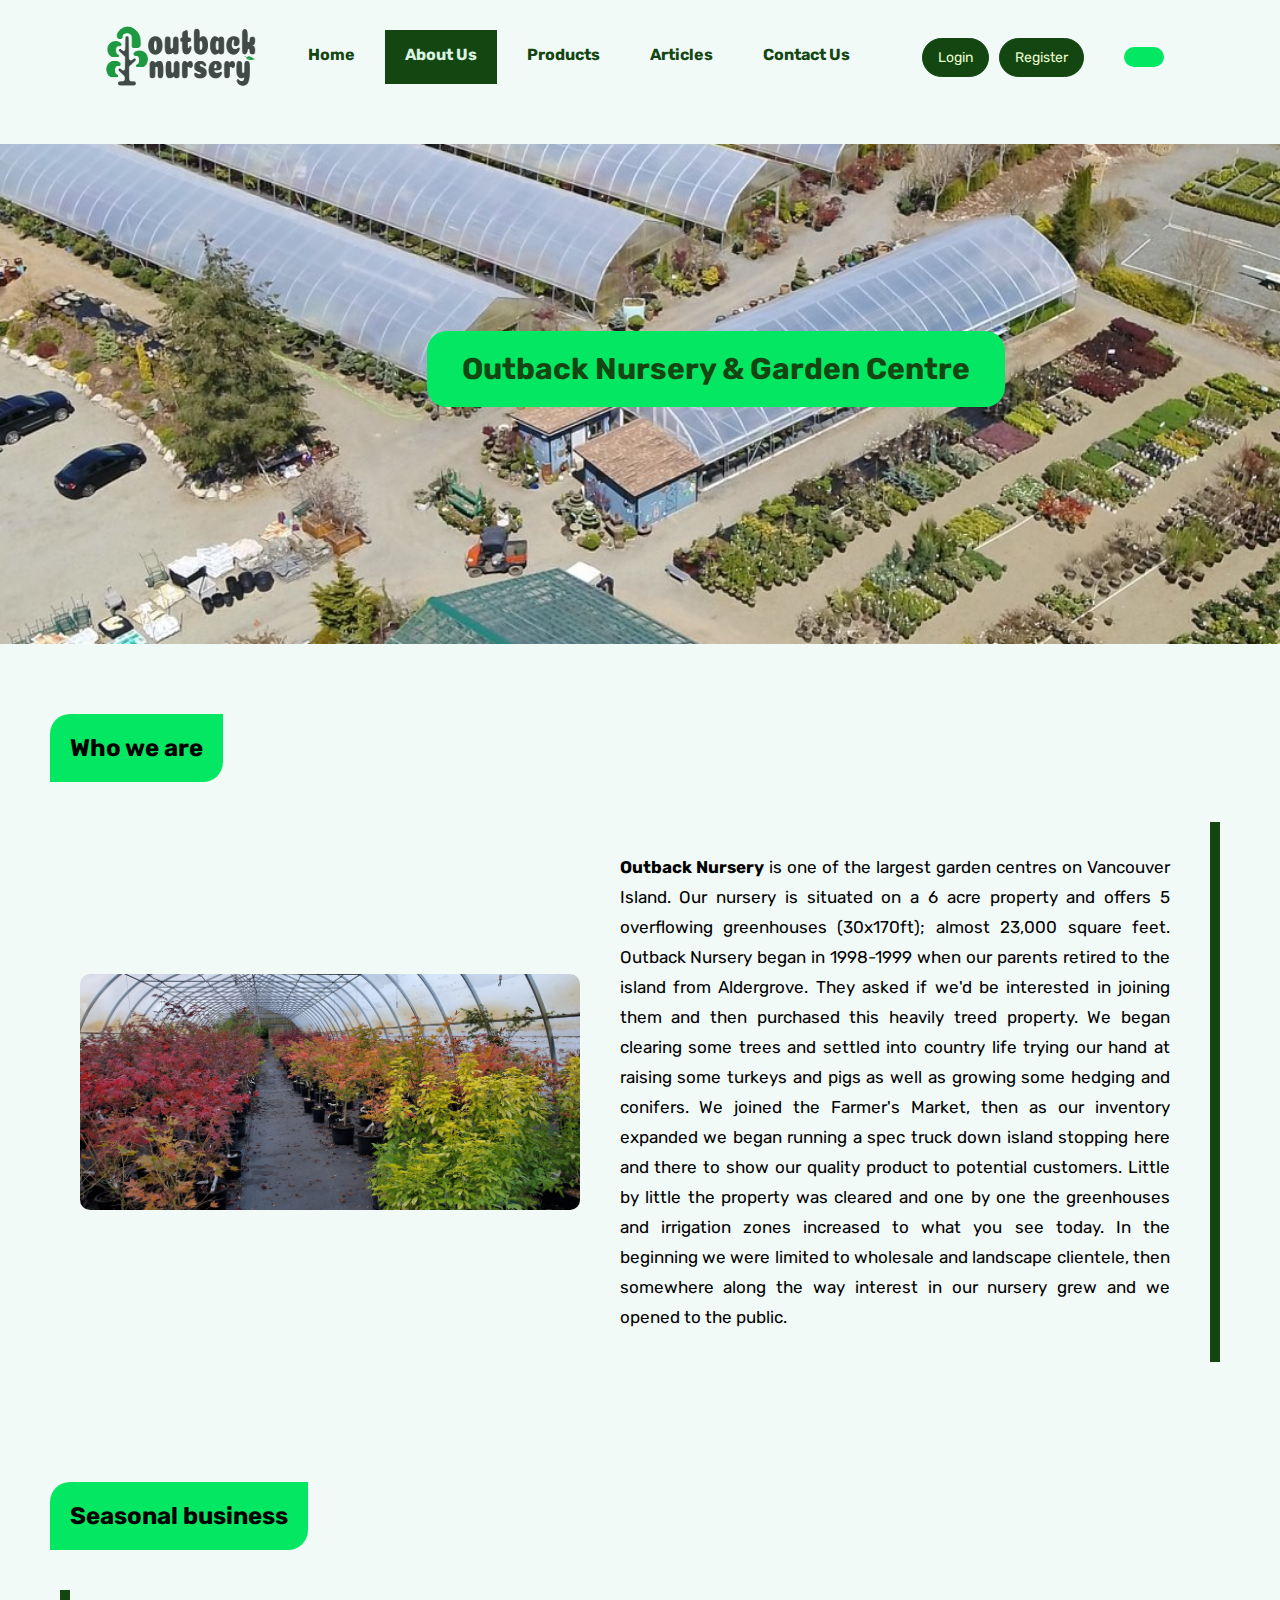
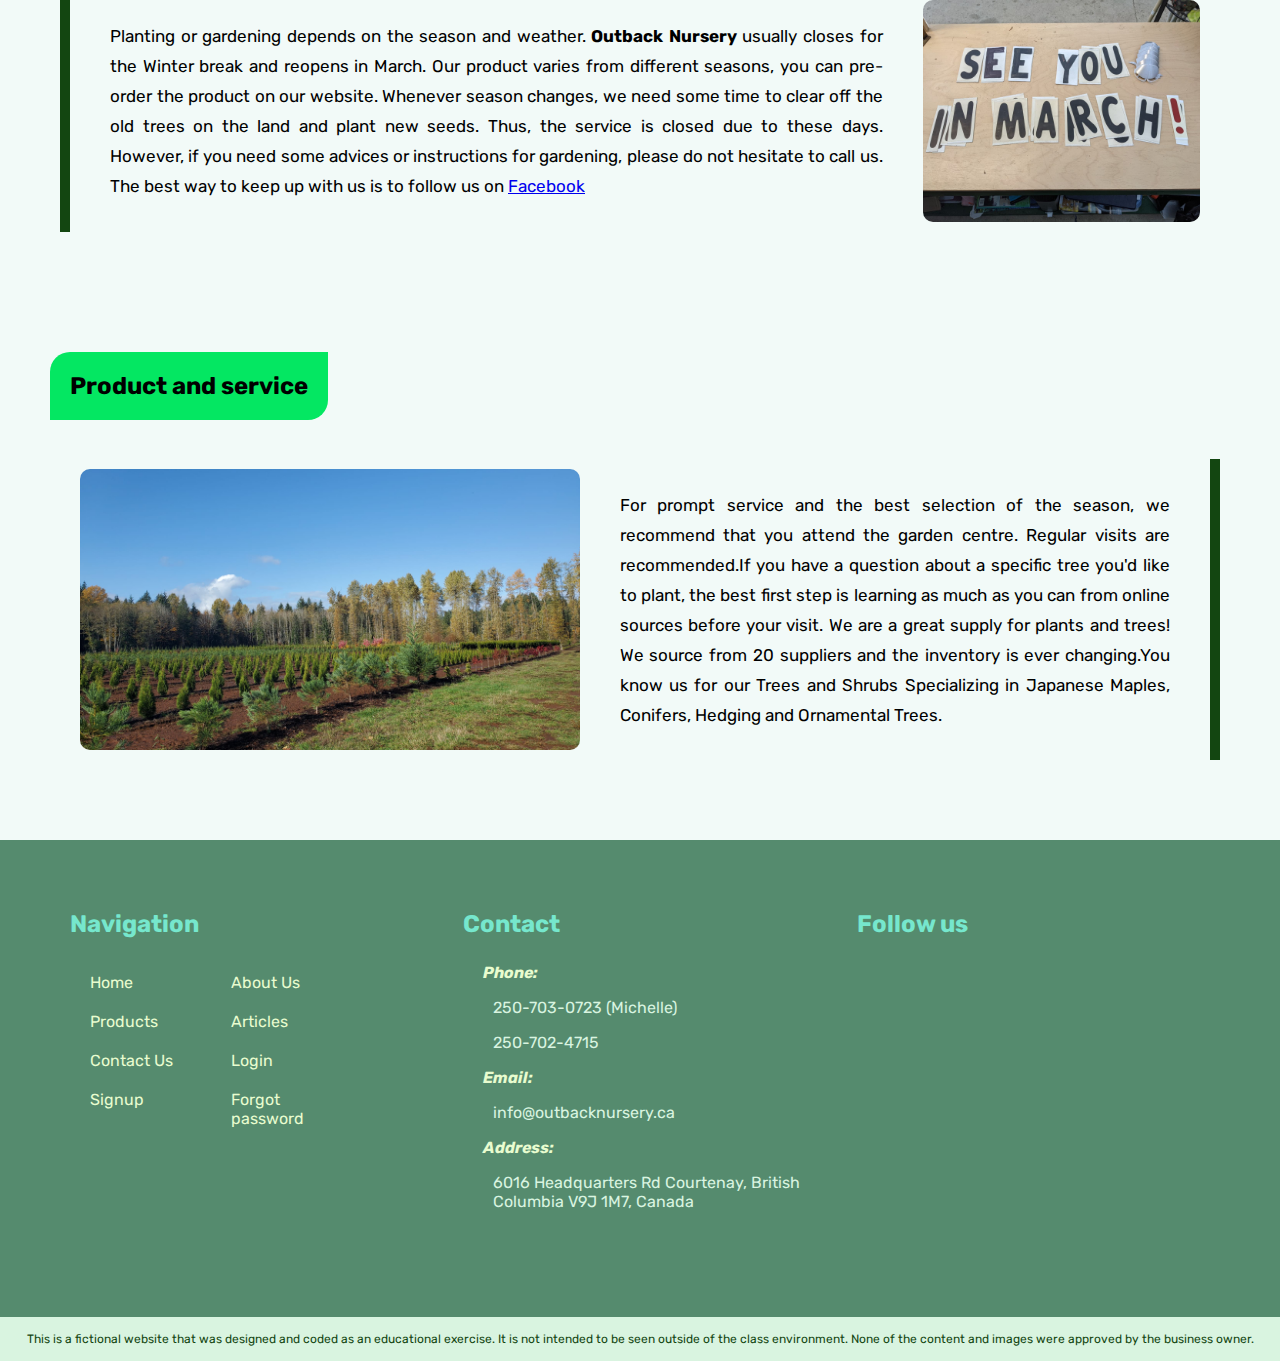
==== about-us.html @ 15423601 "Add page About Us" ====
<!DOCTYPE html>
<html lang="en">
  <head>
    <!-- DGL103/DLU1l - Duc Phat Tran - Website project -->
    <meta charset="UTF-8" />
    <meta http-equiv="X-UA-Compatible" content="IE=edge" />
    <meta name="viewport" content="width=device-width, initial-scale=1.0" />
    <title>About Us</title>
    <link rel="preconnect" href="https://fonts.googleapis.com" />
    <link rel="preconnect" href="https://fonts.gstatic.com" crossorigin />
    <link
      href="https://fonts.googleapis.com/css2?family=Jura&family=Rubik:ital,wght@0,300;0,400;0,500;0,700;1,700&display=swap"
      rel="stylesheet"
    />
    <link
      rel="stylesheet"
      href="https://cdnjs.cloudflare.com/ajax/libs/font-awesome/6.0.0-beta3/css/all.min.css"
      integrity="sha512-Fo3rlrZj/k7ujTnHg4CGR2D7kSs0v4LLanw2qksYuRlEzO+tcaEPQogQ0KaoGN26/zrn20ImR1DfuLWnOo7aBA=="
      crossorigin="anonymous"
      referrerpolicy="no-referrer"
    />
    <link rel="stylesheet" href="css/global.css" />
    <link rel="stylesheet" href="css/index.css" />
    <link rel="stylesheet" href="css/about-us.css" />
  </head>
  <body>
    <header>
      <div class="logo">
        <a href="index.html">
          <img src="images/logo.png" alt="Outback Nursery's logo" />
        </a>
      </div>

      <nav>
        <ul>
          <li class="menu-item">
            <a class="menu-link" href="index.html">Home</a>
          </li>
          <li class="menu-item">
            <a class="menu-link active" href="about-us.html">About Us</a>
          </li>
          <li class="menu-item">
            <a class="menu-link" href="#">Products</a>
          </li>
          <li class="menu-item">
            <a class="menu-link" href="#">Articles</a>
          </li>
          <li class="menu-item">
            <a class="menu-link" href="#">Contact Us</a>
          </li>
        </ul>
      </nav>

      <div class="header-auth">
        <ul>
          <li>
            <a href="#">Login</a>
          </li>
          <li>
            <a href="#">Register</a>
          </li>
        </ul>
      </div>

      <div class="cart-container">
        <a id="cart" href="#"><i class="fas fa-shopping-cart"></i></a>
      </div>
    </header>

    <main>
      <article>
        <div class="business-property">
          <img src="images/business-property.jpg" alt="Outback Nursery's property" />
          <h1>Outback Nursery & Garden Centre</h1>
        </div>

        <div class="introduction">
          <h2>Who we are</h2>
          <div class="introduction-content">
            <img src="images/introduction.jpg" alt="Introduction's garden" />
            <p>
              <b>Outback Nursery</b> is one of the largest garden centres on Vancouver Island. Our
              nursery is situated on a 6 acre property and offers 5 overflowing greenhouses
              (30x170ft); almost 23,000 square feet. Outback Nursery began in 1998-1999 when our
              parents retired to the island from Aldergrove. They asked if we'd be interested in
              joining them and then purchased this heavily treed property. We began clearing some
              trees and settled into country life trying our hand at raising some turkeys and pigs
              as well as growing some hedging and conifers. We joined the Farmer's Market, then as
              our inventory expanded we began running a spec truck down island stopping here and
              there to show our quality product to potential customers. Little by little the
              property was cleared and one by one the greenhouses and irrigation zones increased to
              what you see today. In the beginning we were limited to wholesale and landscape
              clientele, then somewhere along the way interest in our nursery grew and we opened to
              the public.
            </p>
          </div>
        </div>

        <div class="seasonal">
          <h2>Seasonal business</h2>
          <div class="seasonal-content">
            <p>
              Planting or gardening depends on the season and weather.
              <b>Outback Nursery</b> usually closes for the Winter break and reopens in March. Our
              product varies from different seasons, you can pre-order the product on our website.
              Whenever season changes, we need some time to clear off the old trees on the land and
              plant new seeds. Thus, the service is closed due to these days. However, if you need
              some advices or instructions for gardening, please do not hesitate to call us. The
              best way to keep up with us is to follow us on
              <a
                href="https://www.facebook.com/Outback-Nursery-Garden-Centre-819687898044596"
                target="_blank"
                >Facebook</a
              >
            </p>
            <img src="images/seasonal-business.jpg" alt="Seasonal business's sign" />
          </div>
        </div>

        <div class="product-serivce">
          <h2>Product and service</h2>
          <div class="product-serivce-content">
            <img src="images/product-and-service.jpg" alt="Product and service" />
            <p>
              For prompt service and the best selection of the season, we recommend that you attend
              the garden centre. Regular visits are recommended.If you have a question about a
              specific tree you'd like to plant, the best first step is learning as much as you can
              from online sources before your visit. We are a great supply for plants and trees! We
              source from 20 suppliers and the inventory is ever changing.You know us for our Trees
              and Shrubs Specializing in Japanese Maples, Conifers, Hedging and Ornamental Trees.
            </p>
          </div>
        </div>
      </article>
    </main>

    <footer>
      <div class="footer-content">
        <div class="navigation">
          <h2>Navigation</h2>
          <ul>
            <li>
              <a href="index.html">Home</a>
            </li>
            <li>
              <a href="about-us.html">About Us</a>
            </li>
            <li>
              <a href="#">Products</a>
            </li>
            <li>
              <a href="#">Articles</a>
            </li>
            <li>
              <a href="#">Contact Us</a>
            </li>
            <li>
              <a href="#">Login</a>
            </li>
            <li>
              <a href="#">Signup</a>
            </li>
            <li>
              <a href="#">Forgot password</a>
            </li>
          </ul>
        </div>
        <div class="contact">
          <h2>Contact</h2>
          <ul>
            <li>
              <p><i class="fas fa-phone-volume"></i>Phone:</p>
              <p>250-703-0723 (Michelle)</p>
              <p>250-702-4715</p>
            </li>
            <li>
              <p><i class="fas fa-envelope"></i>Email:</p>
              <p>info@outbacknursery.ca</p>
            </li>
            <li>
              <p><i class="fas fa-map-marked-alt"></i>Address:</p>
              <p>6016 Headquarters Rd Courtenay, British Columbia V9J 1M7, Canada</p>
            </li>
          </ul>
        </div>
        <div class="facebook-page">
          <h2>Follow us</h2>
          <iframe
            src="https://www.facebook.com/plugins/page.php?href=https%3A%2F%2Fwww.facebook.com%2FOutback-Nursery-Garden-Centre-819687898044596&tabs=timeline&width=340&height=500&small_header=false&adapt_container_width=true&hide_cover=false&show_facepile=true&appId=596442508391523"
            width="340"
            height="300"
            style="border: none; overflow: hidden"
            scrolling="no"
            frameborder="0"
            allowfullscreen="true"
            allow="autoplay; clipboard-write; encrypted-media; picture-in-picture; web-share"
          ></iframe>
        </div>
      </div>
      <p class="disclaimer">
        This is a fictional website that was designed and coded as an educational exercise. It is
        not intended to be seen outside of the class environment. None of the content and images
        were approved by the business owner.
      </p>
    </footer>
  </body>
</html>
---- css/global.css ----
/* 
  1. Global styles
  2. Header
  3. Nav
  4. Header-auth
  5. Main
  6. Footer
  7. Responsive
*/

/* 
 === Global Styles ===
*/
:root {
  --background: #F2FAF8;
  --green: #04E762;
  --dark-green: #134611;
  --light-green: #96E072;
  --extra-light-green: #d9f4e0;
  --viridian-green: #558B6E;
  --nyanza: #E8FCCF;
  --raspberry: #BA3B46;
  --violet: #573280;
}

* {
  box-sizing: border-box;
  font-family: 'Rubik', sans-serif;
}

body {
  margin: 0;
  display: flex;
  flex-direction: column;
  justify-content: center;
  background-color: var(--background);
}

ul {
  list-style: none;
  margin: 0;
  padding: 0;
}

/* 
  === HEADER ===
*/
header {
  display: flex;
  flex-direction: row;
  justify-content: space-between;
  padding: 10px;
}

.logo a img{
  width: 150px;
  height: 90px;
}

/* 
  === NAV === 
*/
nav {
  display: flex;
  flex-direction: column;
  justify-content: center;
}

nav ul {
  display: flex;
  flex-direction: row;
  justify-content: center;
}

.menu-item {
  margin-right: 10px;
}

.menu-link {
  text-decoration: none;
  display: inline-block;
  padding: 15px 20px;
  color: var(--dark-green);
  font-weight: bold;
  border-bottom: 5px solid var(--background);
}

.menu-link.active {
  background-color: var(--dark-green);
  color: var(--extra-light-green);
  border-bottom: 5px solid var(--dark-green);
}

.menu-link:hover {
  border-bottom: 5px solid var(--green);
}

/* 
 === HEADER AUTH ===
 */
.header-auth ul {
  height: 100%;
  display: flex;
  flex-direction: row;
  justify-content: center;
  align-items: center;
}

.header-auth ul li{
  margin-left: 10px;
}

.header-auth ul li a { 
  text-decoration: none;
  display: inline-block;
  background-color: var(--dark-green);
  padding: 10px 15px;
  border-radius: 20px;
  font-size: 14px;
  color: var(--nyanza);
  border: 1px solid var(--dark-green);
} 

.header-auth ul li a:hover { 
  background-color: var(--nyanza);
  color: var(--dark-green);
  border: 1px solid var(--dark-green);
  transition: 0.3s ease-in-out;
}

.cart-container {
  margin: 0 10px 0 40px;
  display: flex;
  flex-direction: column;
  align-items: flex-end;
  justify-content: center;
}

#cart {
  color: var(--dark-green);
  background-color: var(--green);
  padding: 10px 20px;
  border-radius: 10px;
  font-size: 20px;
}

#cart:hover {
  background-color: var(--viridian-green);
  color: var(--extra-light-green);
}

/* 
  === MAIN ===
*/
main {
  display: flex;
  flex-direction: column;
}

/* 
  === FOOTER ===
*/
footer {
  background-color: #558B6E;
}

.footer-content {
  margin: 20px;
  padding: 10px 30px;
  display: flex;
  flex-direction: row;
  justify-content: space-around;
}

.navigation,
.contact ,
.facebook-page {
  width: 33.33%;
  padding: 20px;
}

.navigation h2,
.contact h2,
.facebook-page h2{
  color: #76E7CD;
  padding-bottom: 5px;
}

.navigation ul{
  display: flex;
  flex-direction: row;
  flex-wrap: wrap;
}

.navigation ul li{
  width: 40%;
}

.navigation ul li a{
  display: inline-block;
  padding: 10px 20px;
  text-decoration: none;
  color: var(--nyanza);
}

.contact ul li {
  margin: 15px;
}

.contact ul li p{
  color: var(--extra-light-green);
  /* display: inline-block; */
}

.contact ul li p:first-child{
  color: var(--nyanza);
  margin: 0 20px 0 0;
  font-weight: bold;
  font-style: italic;
}

.contact ul li p:not(p:first-child) {
  padding-left: 15px;
}

.contact ul li p i {
  margin-right: 5px;
}

.disclaimer{
  margin: 0;
  padding: 15px;
  text-align: center;
  font-size: 12px;
  color: var(--extra-light-green);
  color: var(--dark-green);
  background-color: var(--extra-light-green);
}

/* 
  === RESPONSIVE ===
*/
/* Extra Large devices */
@media only screen and (min-width: 1200px) {
  header, nav, .promotion {
    width: 85%;
    margin: auto;
  }
}
---- css/index.css ----
/* 
  1. Promotion
  2. Category
  3. Product
  4. Testimonial
  5. Article
*/

/* 
  === Promotion
*/
.promotion {
  padding: 15px;
  display: flex;
  flex-direction: row;
  height: 600px;
  background-color: var(--extra-light-green);
  border-radius: 30px;
}

.promotion-image {
  width: 60%;
  padding: 20px;
}

.promotion-image img {
  width: 100%;
  height: 100%;
  border-radius: 10px;
  object-fit: cover;
}

.promotion-content {
  width: 40%;
  display: flex;
  flex-direction: column;
  align-items: flex-end;
  justify-content: center;
  padding-right: 25px;
  gap: 40px;
}

.promotion-content p {
  color: var(--dark-green);
  font-size: 40px;
  line-height: 50px;
  margin: 0;
  text-align: right;
}

.promotion-content p span{
  background-color: var(--raspberry);
  padding: 0 8px;
  margin: 5px;
  color: white;
  border-radius: 4px;
}

#shop-now-btn {
  display: block;
  text-decoration: none;
  padding: 15px 30px;
  background-color: var(--dark-green);
  color: var(--extra-light-green);
  border-radius: 50px;
  font-weight: bold;
}

#shop-now-btn:hover {
  background-color: var(--raspberry);
  color: var(--extra-light-green);
  transition: 0.5s ease-out;
}

#shop-now-btn i {
  margin-right: 5px;
}

/* 
  === CATEGORY ===
*/
.category {
  margin-top: 20px;
  padding: 20px; 
  display: flex;
  flex-direction: column;
  align-items: center;
  background-color: white;
}

.category h1 {
  font-size: 25px;
  margin: 0;
  color: var(--dark-green);
  border-bottom: 5px solid var(--light-green);
  padding-bottom: 10px;
}

.category ul{
  display: flex;
  flex-direction: row;
  padding: 30px;
  margin-top: 30px;
}

.category-item a {
  margin: auto;
  width: 80%;
  display: flex;
  flex-direction: column;
  align-items: center;
  text-decoration: none;
  background-color: var(--extra-light-green);
  border-bottom-left-radius: 20px;
  border-bottom-right-radius: 20px;
}

.category-item a:hover {
  background-color: var(--green);
  transition: 0.5s ease-out;
  box-shadow: 10px 10px 8px #888888;
}

.category-item img {
  width: 100%;
  height: 100%;
  object-fit: cover;
}

.category-item p {
  margin: 10px 0 0 0 ;
  padding: 15px 10px;
  text-align: center;
  font-weight: bold;
  color: var(--dark-green);
}

/* 
  === PRODUCT ===
*/
.product {
  display: flex;
  flex-direction: column;
  align-items: center;
  padding: 40px 55px;
  gap: 35px;
  margin-bottom: 30px;
}

.product h1 {
  font-size: 25px;
  padding-bottom: 10px;
  border-bottom: 5px solid var(--light-green);
  color: var(--dark-green);
}

.product ul {
  width: 100%;
  display: flex;
  flex-direction: row;
  justify-content: center;
  gap: 40px;
}

.product-item {
  flex-grow: 1;
  position: relative;
  background-color: #BDDBD0;
  border-radius: 20px;
  display: flex;
  flex-direction: column;
  padding: 45px 30px 30px 30px;
}

.product-item:hover {
  background-color: var(--extra-light-green);
  box-shadow: 10px 50px 8px #888888;
  transition: 0.3s ease-in;
}

.product-item span.tree,
.product-item span.shrub {
  position: absolute;
  right: -10px;
  top: -15px;
  padding: 10px;
  font-size: 13px;
  border-top-left-radius: 10px;
  border-bottom-right-radius: 10px;
  color: var(--extra-light-green);
}

.product-item span.tree {
  background-color: var(--raspberry);
}

.product-item span.shrub {
  background-color: var(--violet);
}

.product-item a {
  margin: auto;
  display: block;
  text-decoration: none;
}

.product-item a img {
  width: 100%;
  height: 70%;
  object-fit: cover;
}

.product-content {
  height: 30%;
  padding: 10px;
}

.product-content p{
  text-align: center;
  color: var(--dark-green);
  font-weight: bold;
  font-size: 18px;
}

.add-product-btn {
  position: absolute;
  cursor: pointer;
  text-align: center;
  width: 100%;
  left: 0;
  bottom: -30px;
  padding: 15px;
  background-color: var(--viridian-green);
  color: var(--extra-light-green)
}

.add-product-btn i {
  margin-right: 5px;
}

.product-item:hover .add-product-btn:hover {
  background-color: var(--raspberry);
}

/* 
  === TESTIMONIALS ===
*/
.testimonial {
  background-color: var(--dark-green);
  background-color: var(--viridian-green);
  margin-top: 20px;
  padding: 20px 30px;
  display: flex;
  flex-direction: column;
  align-items: center;
}

.testimonial h1 {
  font-size: 18px;
  margin: 10px 0;
  padding: 15px 0;
  color: var(--extra-light-green);
  border-bottom: 5px solid var(--green);
}

.testimonial > p {
  font-size: 30px;
  margin: 10px;
  color: var(--nyanza);
  padding-bottom: 15px;
}

.testimonial-content {
  display: flex;
  flex-direction: row;
  gap: 50px;
  padding: 30px;
}

.testimonial-item {
  border-radius: 20px;
  background-color: var(--extra-light-green);
  padding: 20px 40px;
  display: flex;
  flex-direction: column;
  align-items: center;
}

.testimonial-author {
  display: flex;
  flex-direction: row;
}

.testimonial-avatar {
  width: 100px;
  height: 100px;
  border-radius: 50px;
  object-fit: cover;
}

.testimonial-info {
  margin: 25px 0 0 35px;
}

.testimonial-name,
.testimonial-job {
  display: block;
}

.testimonial-name {
  font-size: 20px;
  font-weight: bold;
  font-style: italic;  
}

.testimonial-job {
  margin-top: 8px;
}

.testimonial-item p {
  font-size: 16px;
  font-family: 'Jura', sans-serif;
  line-height: 28px;
  word-wrap: break-word;
  text-align: justify;
}

/* 
  === ARTICLE ===
*/
.article {
  background-color: white;
  padding: 30px 20px;
  display: flex;
  flex-direction: column;
  align-items: center;
}

.article h1 {
  font-size: 25px;
  padding-bottom: 10px;
  border-bottom: 5px solid var(--green);
  color: var(--dark-green);
}

.article-list {
  margin: 30px;
}

.article-list ul {
  display: flex;
  flex-direction: row;
  justify-content: center;
  gap: 20px;
  padding: 20px;
}

.article-item a {
  margin: auto;
  width: 90%;
  height: 475px;
  display: block;
  text-decoration: none;
  box-shadow: -10px 10px 8px #888888;
  background-color: var(--extra-light-green);
}

.article-item a:hover {
  box-shadow: -10px 10px 8px var(--viridian-green);
}

.article-item a img {
  width: 100%;
  height: 60%;
  object-fit: cover;
}

.article-item a,
.article-item a img {
  border-top-left-radius: 20px;
  border-top-right-radius: 20px;
}

.article-item h2 {
  padding: 15px;
  margin: 10px 0 0 0;
  color: var(--dark-green);
  font-size: 20px;
}

.article-item p {
  padding: 10px 15px;
  margin: 0;
  font-size: 13px;
  text-align: justify;
  color: var(--violet);
}

/* 
  === RESPONSIVE ===
*/
---- css/about-us.css ----
article {
  padding: 10px 0;
}

.introduction,
.seasonal,
.product-serivce {
  margin: 20px;
  padding: 30px;
}

/* 
  === business-property
*/
.business-property {
  width: 100%;
  height: 500px;
  position: relative;
  margin-top: 20px;
}

.business-property img {
  width: 100%;
  height: 100%;
  object-fit: cover;
}

.business-property h1 {
  position: absolute;
  padding: 20px 35px;
  font-size: 30px;
  background-color: var(--green);
  color: var(--dark-green);
  top: 33.33%;
  left: 33.33%;
  border-radius: 20px;
}

/* Introduction */
.introduction h2,
.seasonal h2,
.product-serivce h2 {
  background-color: var(--green);
  display: inline-block;
  padding: 20px ;
  border-top-left-radius: 20px;
  border-bottom-right-radius: 20px;
}

.introduction-content,
.seasonal-content,
.product-serivce-content {
  display: flex;
  flex-direction: row;
  padding: 10px 20px;
  margin: 20px 10px;
  align-items: center;
}

.introduction-content,
.product-serivce-content {
  border-right: 10px solid var(--dark-green);
}

.seasonal-content {
  border-left: 10px solid var(--dark-green);
}

.introduction-content img,
.product-serivce-content img {
  width: 45%;
  object-fit: cover;
  border-radius: 10px;
  margin-right: 20px;
}

.introduction-content p,
.seasonal-content p,
.product-serivce-content p {
  padding: 20px;
  margin: 0;
  font-size: 17px;
  line-height: 30px;
  text-align: justify;
}

.seasonal-content img{
  width: 25%;
  object-fit: cover;
  border-radius: 10px;
  margin-left: 20px;
}
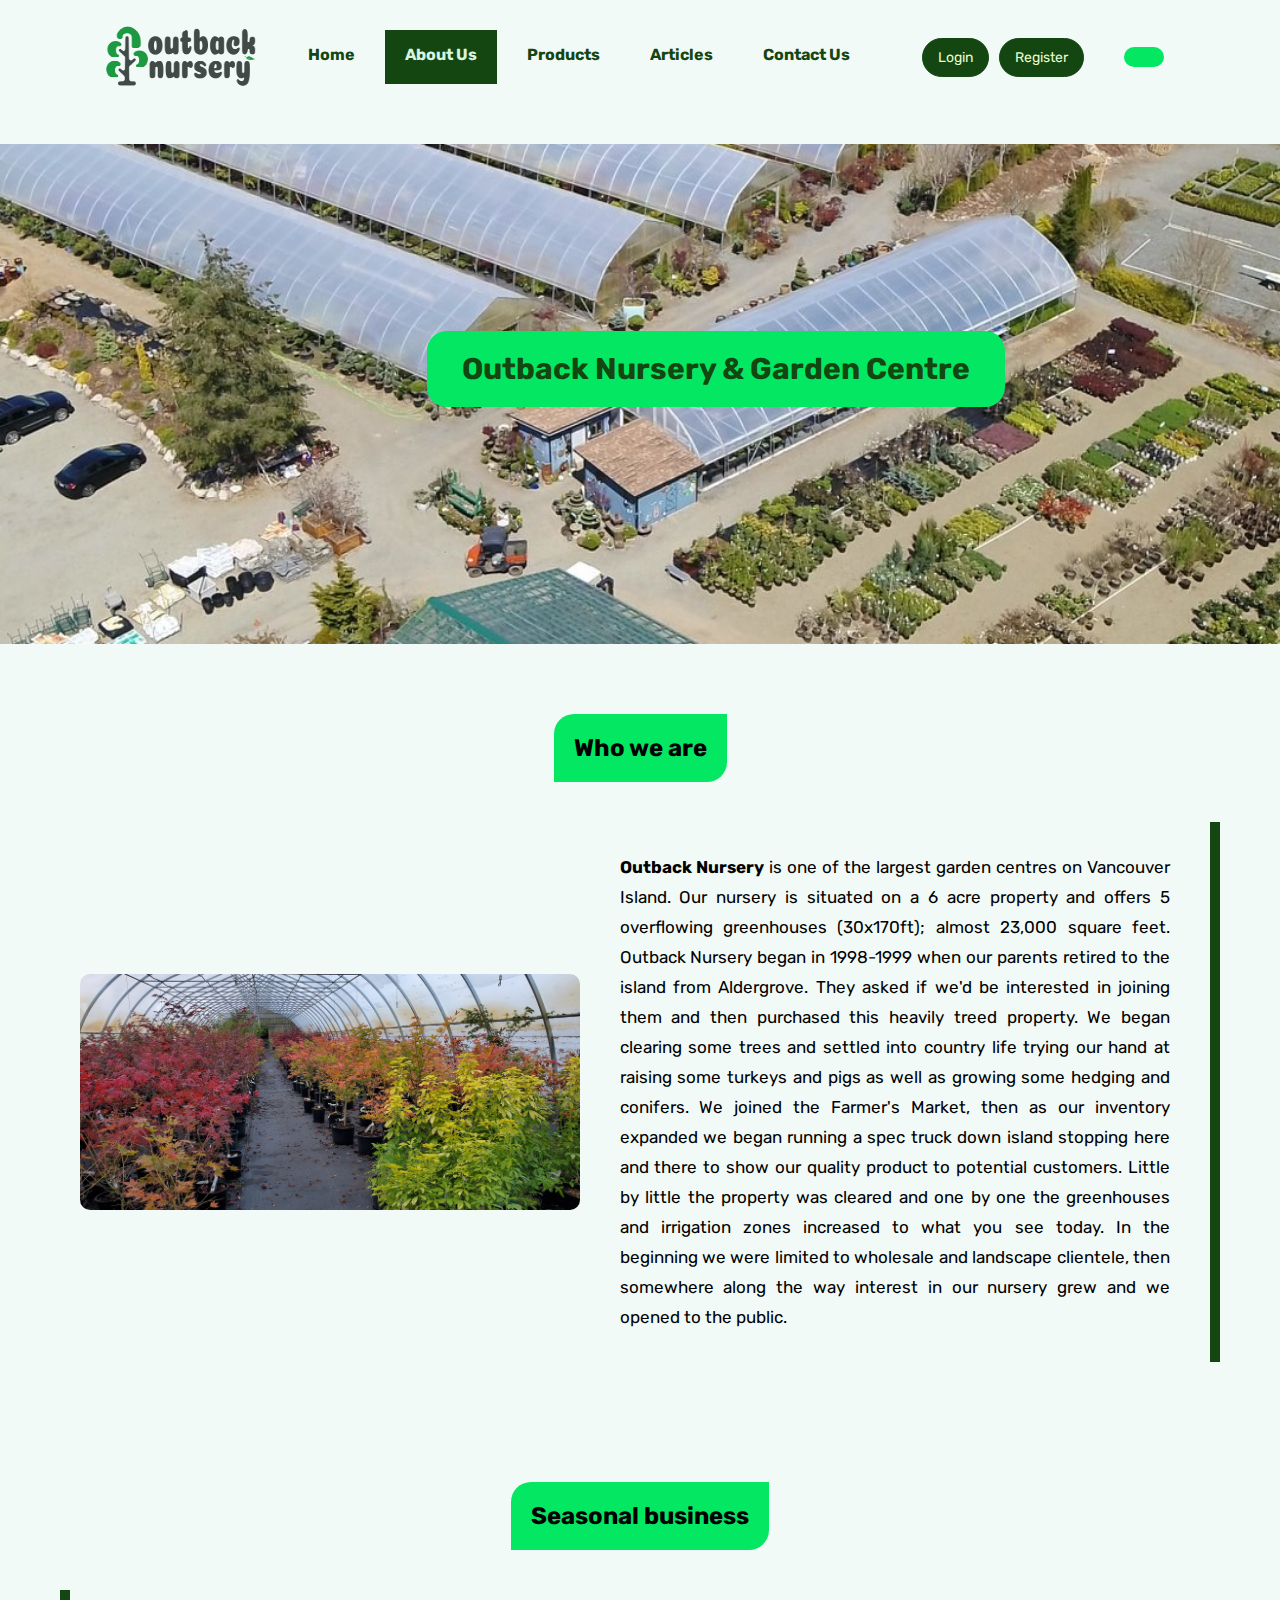
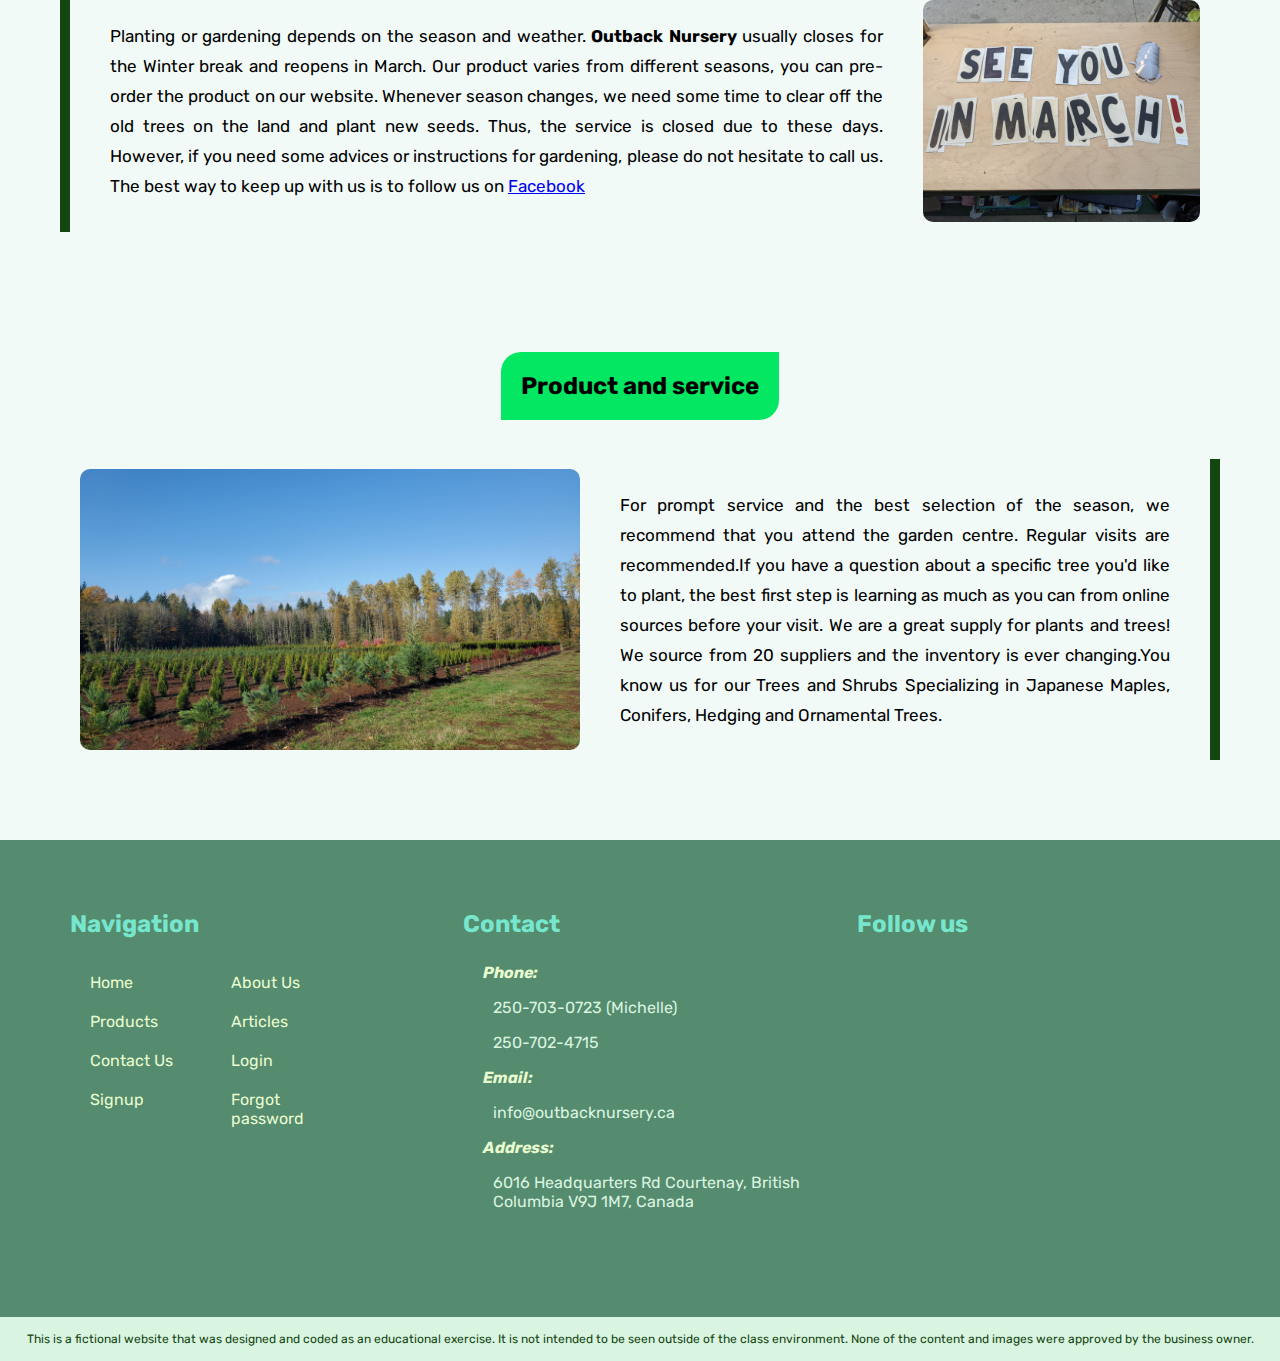
==== commit d71fb22e: "Fix typo and center h2" ====
--- a/about-us.html
+++ b/about-us.html
@@ -20,7 +20,7 @@
       referrerpolicy="no-referrer"
     />
     <link rel="stylesheet" href="css/global.css" />
-    <link rel="stylesheet" href="css/index.css" />
+    <!-- <link rel="stylesheet" href="css/index.css" /> -->
     <link rel="stylesheet" href="css/about-us.css" />
   </head>
   <body>
@@ -43,7 +43,7 @@
             <a class="menu-link" href="#">Products</a>
           </li>
           <li class="menu-item">
-            <a class="menu-link" href="#">Articles</a>
+            <a class="menu-link" href="articles.html">Articles</a>
           </li>
           <li class="menu-item">
             <a class="menu-link" href="#">Contact Us</a>
@@ -117,9 +117,9 @@
           </div>
         </div>
 
-        <div class="product-serivce">
+        <div class="product-service">
           <h2>Product and service</h2>
-          <div class="product-serivce-content">
+          <div class="product-service-content">
             <img src="images/product-and-service.jpg" alt="Product and service" />
             <p>
               For prompt service and the best selection of the season, we recommend that you attend
@@ -149,7 +149,7 @@
               <a href="#">Products</a>
             </li>
             <li>
-              <a href="#">Articles</a>
+              <a href="articles.html">Articles</a>
             </li>
             <li>
               <a href="#">Contact Us</a>
--- a/css/about-us.css
+++ b/css/about-us.css
@@ -4,9 +4,10 @@
 
 .introduction,
 .seasonal,
-.product-serivce {
+.product-service {
   margin: 20px;
   padding: 30px;
+  text-align: center;
 }
 
 /* 
@@ -39,7 +40,7 @@
 /* Introduction */
 .introduction h2,
 .seasonal h2,
-.product-serivce h2 {
+.product-service h2 {
   background-color: var(--green);
   display: inline-block;
   padding: 20px ;
@@ -49,7 +50,7 @@
 
 .introduction-content,
 .seasonal-content,
-.product-serivce-content {
+.product-service-content {
   display: flex;
   flex-direction: row;
   padding: 10px 20px;
@@ -58,7 +59,7 @@
 }
 
 .introduction-content,
-.product-serivce-content {
+.product-service-content {
   border-right: 10px solid var(--dark-green);
 }
 
@@ -67,7 +68,7 @@
 }
 
 .introduction-content img,
-.product-serivce-content img {
+.product-service-content img {
   width: 45%;
   object-fit: cover;
   border-radius: 10px;
@@ -76,7 +77,7 @@
 
 .introduction-content p,
 .seasonal-content p,
-.product-serivce-content p {
+.product-service-content p {
   padding: 20px;
   margin: 0;
   font-size: 17px;
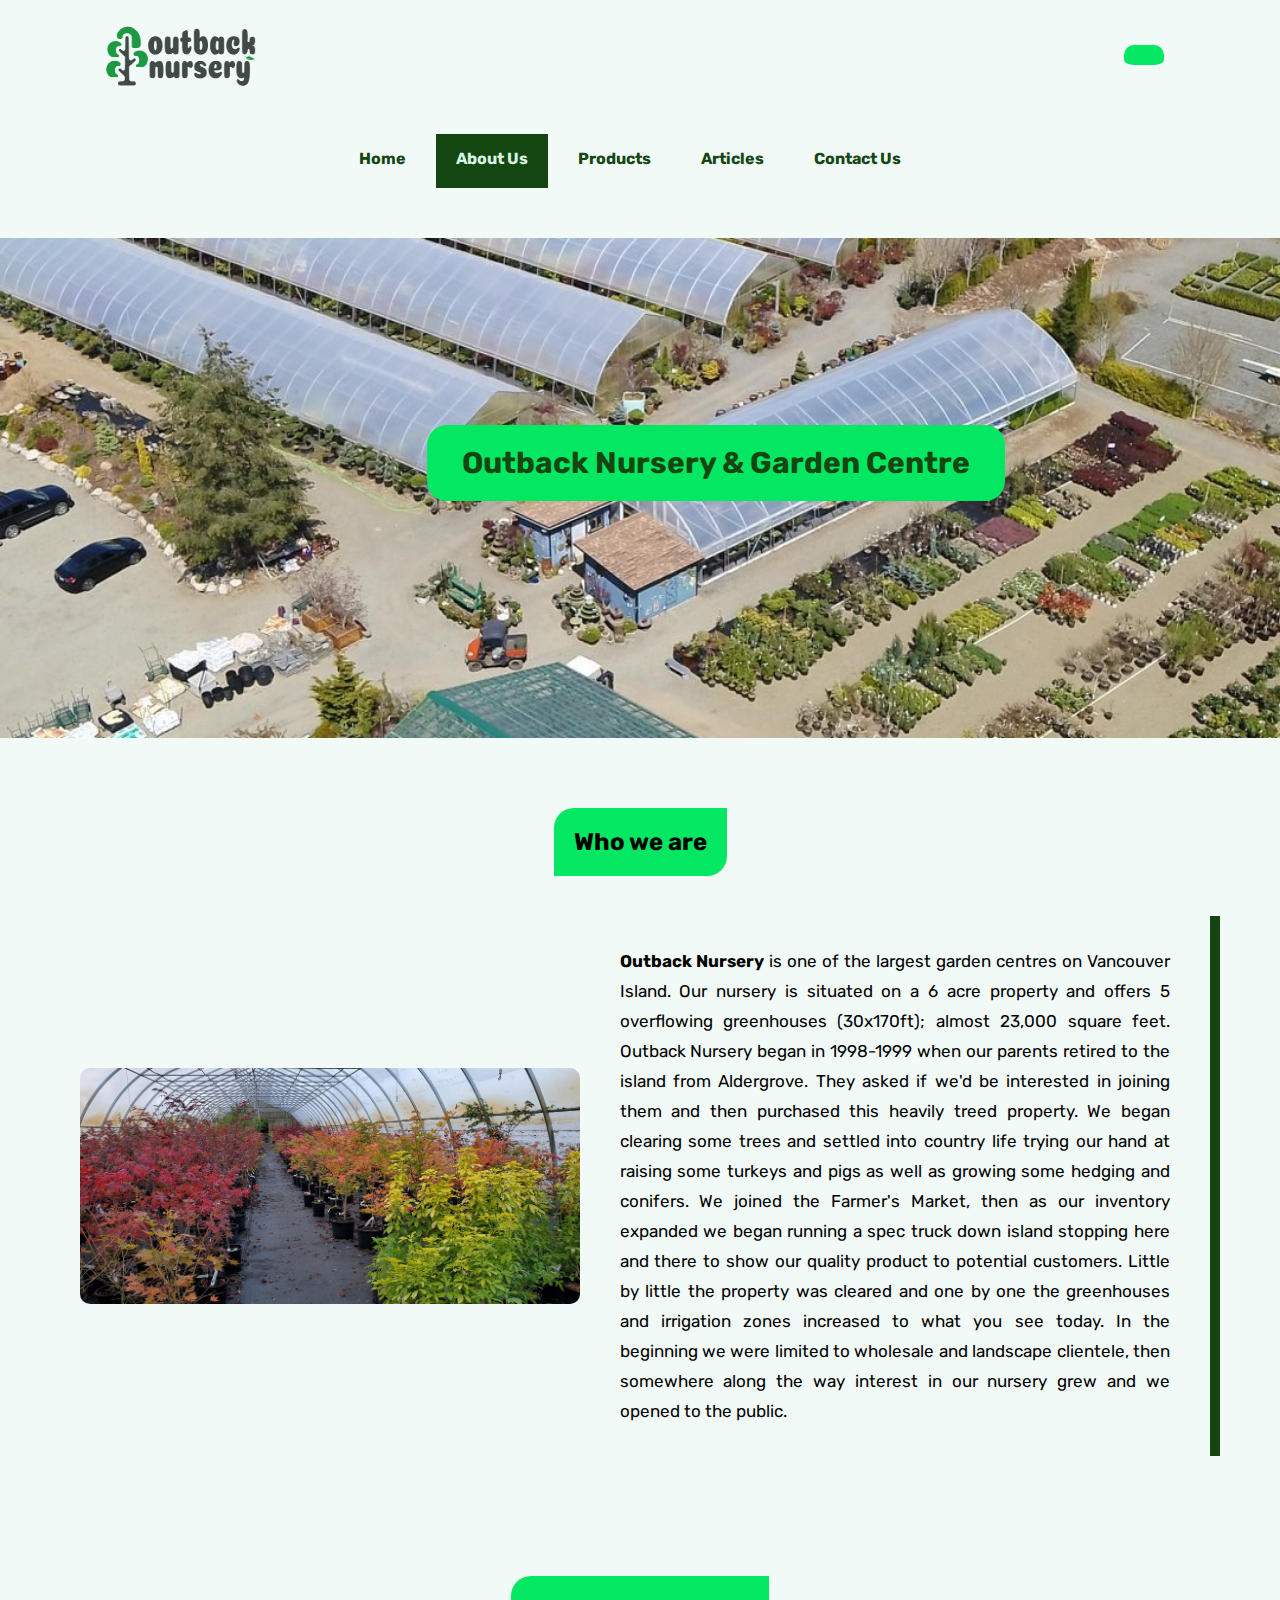
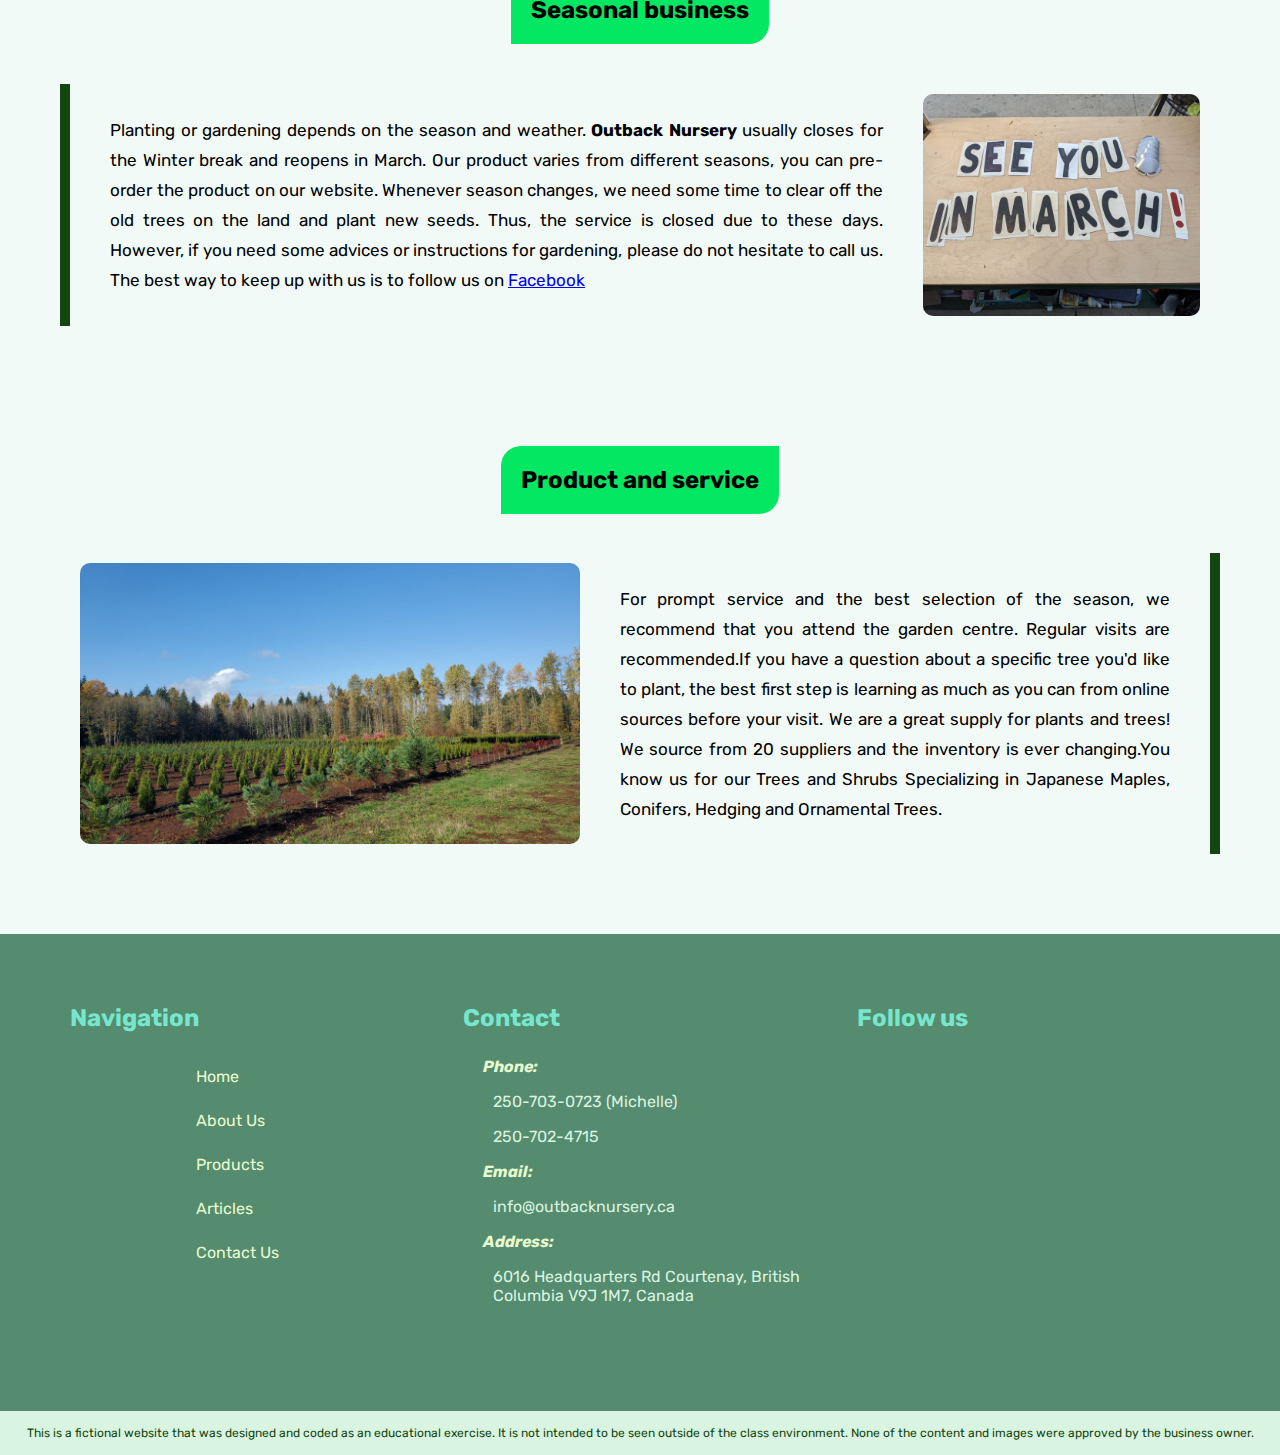
==== commit 4b4cfdd3: "Add responsive for Home page and drop-down navigation" ====
--- a/about-us.html
+++ b/about-us.html
@@ -30,50 +30,43 @@
           <img src="images/logo.png" alt="Outback Nursery's logo" />
         </a>
       </div>
-
-      <nav>
-        <ul>
-          <li class="menu-item">
-            <a class="menu-link" href="index.html">Home</a>
-          </li>
-          <li class="menu-item">
-            <a class="menu-link active" href="about-us.html">About Us</a>
-          </li>
-          <li class="menu-item">
-            <a class="menu-link" href="#">Products</a>
-          </li>
-          <li class="menu-item">
-            <a class="menu-link" href="articles.html">Articles</a>
-          </li>
-          <li class="menu-item">
-            <a class="menu-link" href="#">Contact Us</a>
-          </li>
-        </ul>
-      </nav>
-
-      <div class="header-auth">
-        <ul>
-          <li>
-            <a href="#">Login</a>
-          </li>
-          <li>
-            <a href="#">Register</a>
-          </li>
-        </ul>
-      </div>
-
       <div class="cart-container">
-        <a id="cart" href="#"><i class="fas fa-shopping-cart"></i></a>
+          <a class="menu-link" id="cart" href="#"><i class="fas fa-shopping-cart"></i></a>
       </div>
     </header>
 
+    <nav>
+      <a class="toggle" onclick="showNav()"><i class="fa fa-bars"></i> Menu</a>
+      <ul id="nav-items">
+        <li class="menu-item">
+          <a class="menu-link" href="index.html">Home</a>
+        </li>
+        <li class="menu-item">
+          <a class="menu-link active" href="about-us.html">About Us</a>
+        </li>
+        <li class="menu-item">
+          <a class="menu-link" href="products.html">Products</a>
+        </li>
+        <li class="menu-item">
+          <a class="menu-link" href="articles.html">Articles</a>
+        </li>
+        <li class="menu-item">
+          <a class="menu-link" href="contact-us.html">Contact Us</a>
+        </li>
+        <li class="menu-item">
+        </li>
+      </ul>
+    </nav>
+
     <main>
       <article>
+        <!-- Property's image-->
         <div class="business-property">
           <img src="images/business-property.jpg" alt="Outback Nursery's property" />
           <h1>Outback Nursery & Garden Centre</h1>
         </div>
 
+        <!-- Introduction -->
         <div class="introduction">
           <h2>Who we are</h2>
           <div class="introduction-content">
@@ -96,6 +89,7 @@
           </div>
         </div>
 
+        <!-- Seasonal business -->
         <div class="seasonal">
           <h2>Seasonal business</h2>
           <div class="seasonal-content">
@@ -117,6 +111,7 @@
           </div>
         </div>
 
+        <!-- Product and service -->
         <div class="product-service">
           <h2>Product and service</h2>
           <div class="product-service-content">
@@ -146,15 +141,15 @@
               <a href="about-us.html">About Us</a>
             </li>
             <li>
-              <a href="#">Products</a>
+              <a href="products.html">Products</a>
             </li>
             <li>
               <a href="articles.html">Articles</a>
             </li>
             <li>
-              <a href="#">Contact Us</a>
-            </li>
-            <li>
+              <a href="contact-us.html">Contact Us</a>
+            </li>
+            <!-- <li>
               <a href="#">Login</a>
             </li>
             <li>
@@ -162,7 +157,7 @@
             </li>
             <li>
               <a href="#">Forgot password</a>
-            </li>
+            </li> -->
           </ul>
         </div>
         <div class="contact">
@@ -203,5 +198,12 @@
         were approved by the business owner.
       </p>
     </footer>
+
+    <script>
+      function showNav() {
+        var element = document.getElementById("nav-items")
+        element.classList.toggle("show-items")
+      }
+    </script>
   </body>
 </html>
--- a/css/global.css
+++ b/css/global.css
@@ -2,30 +2,29 @@
   1. Global styles
   2. Header
   3. Nav
-  4. Header-auth
-  5. Main
-  6. Footer
-  7. Responsive
+  4. Main
+  5. Footer
+  6. Responsive
 */
 
 /* 
  === Global Styles ===
 */
 :root {
-  --background: #F2FAF8;
-  --green: #04E762;
+  --background: #f2faf8;
+  --green: #04e762;
   --dark-green: #134611;
-  --light-green: #96E072;
+  --light-green: #96e072;
   --extra-light-green: #d9f4e0;
-  --viridian-green: #558B6E;
-  --nyanza: #E8FCCF;
-  --raspberry: #BA3B46;
+  --viridian-green: #558b6e;
+  --nyanza: #e8fccf;
+  --raspberry: #ba3b46;
   --violet: #573280;
 }
 
 * {
   box-sizing: border-box;
-  font-family: 'Rubik', sans-serif;
+  font-family: "Rubik", sans-serif;
 }
 
 body {
@@ -52,7 +51,7 @@
   padding: 10px;
 }
 
-.logo a img{
+.logo a img {
   width: 150px;
   height: 90px;
 }
@@ -64,6 +63,8 @@
   display: flex;
   flex-direction: column;
   justify-content: center;
+  padding: 20px;
+  margin-bottom: 20px;
 }
 
 nav ul {
@@ -79,9 +80,9 @@
 .menu-link {
   text-decoration: none;
   display: inline-block;
-  padding: 15px 20px;
   color: var(--dark-green);
   font-weight: bold;
+  padding: 15px 20px;
   border-bottom: 5px solid var(--background);
 }
 
@@ -95,45 +96,24 @@
   border-bottom: 5px solid var(--green);
 }
 
-/* 
- === HEADER AUTH ===
- */
-.header-auth ul {
-  height: 100%;
-  display: flex;
-  flex-direction: row;
-  justify-content: center;
-  align-items: center;
-}
-
-.header-auth ul li{
-  margin-left: 10px;
-}
-
-.header-auth ul li a { 
-  text-decoration: none;
-  display: inline-block;
-  background-color: var(--dark-green);
-  padding: 10px 15px;
-  border-radius: 20px;
-  font-size: 14px;
-  color: var(--nyanza);
-  border: 1px solid var(--dark-green);
-} 
-
-.header-auth ul li a:hover { 
-  background-color: var(--nyanza);
+.toggle {
+  display: none;
+  text-align: center;
+  padding: 10px;
   color: var(--dark-green);
-  border: 1px solid var(--dark-green);
-  transition: 0.3s ease-in-out;
+  font-weight: bold;
 }
 
 .cart-container {
-  margin: 0 10px 0 40px;
+  margin: 0 10px;
   display: flex;
   flex-direction: column;
   align-items: flex-end;
   justify-content: center;
+}
+
+.header-auth ul li a:last-of-type {
+  margin-left: auto;
 }
 
 #cart {
@@ -147,6 +127,7 @@
 #cart:hover {
   background-color: var(--viridian-green);
   color: var(--extra-light-green);
+  border: none;
 }
 
 /* 
@@ -161,7 +142,7 @@
   === FOOTER ===
 */
 footer {
-  background-color: #558B6E;
+  background-color: #558b6e;
 }
 
 .footer-content {
@@ -173,7 +154,7 @@
 }
 
 .navigation,
-.contact ,
+.contact,
 .facebook-page {
   width: 33.33%;
   padding: 20px;
@@ -181,22 +162,24 @@
 
 .navigation h2,
 .contact h2,
-.facebook-page h2{
-  color: #76E7CD;
+.facebook-page h2 {
+  color: #76e7cd;
   padding-bottom: 5px;
 }
 
-.navigation ul{
-  display: flex;
-  flex-direction: row;
-  flex-wrap: wrap;
-}
-
-.navigation ul li{
+.navigation ul {
+  display: flex;
+  flex-direction: column;
+  gap: 5px;
+  justify-content: center;
+  align-items: center;
+}
+
+.navigation ul li {
   width: 40%;
 }
 
-.navigation ul li a{
+.navigation ul li a {
   display: inline-block;
   padding: 10px 20px;
   text-decoration: none;
@@ -207,14 +190,13 @@
   margin: 15px;
 }
 
-.contact ul li p{
+.contact ul li p {
   color: var(--extra-light-green);
   /* display: inline-block; */
 }
 
-.contact ul li p:first-child{
+.contact ul li p:first-child {
   color: var(--nyanza);
-  margin: 0 20px 0 0;
   font-weight: bold;
   font-style: italic;
 }
@@ -227,7 +209,11 @@
   margin-right: 5px;
 }
 
-.disclaimer{
+.facebook-page iframe {
+  width: 100%;
+}
+
+.disclaimer {
   margin: 0;
   padding: 15px;
   text-align: center;
@@ -240,10 +226,217 @@
 /* 
   === RESPONSIVE ===
 */
-/* Extra Large devices */
+/* Extra large devices (large laptops and desktops, 1200px and up) */
 @media only screen and (min-width: 1200px) {
-  header, nav, .promotion {
+  header,
+  nav,
+  .promotion {
     width: 85%;
     margin: auto;
   }
-}+}
+
+/* Large devices (laptops/desktops, 992px and down) */
+@media only screen and (min-width: 992px) and (max-width: 1199px) {
+  header {
+    justify-content: space-around;
+  }
+
+  .logo a img {
+    width: 120px;
+    height: 70px;
+  }
+
+  .menu-link {
+    padding: 10px;
+    font-size: 14px;
+  }
+
+  #cart {
+    padding: 8px;
+    font-size: 13px;
+  }
+
+  .footer-content {
+    margin: 0;
+    padding: 10px;
+  }
+
+  .navigation h2,
+  .contact h2,
+  .facebook-page h2 {
+    font-size: 15px;
+  }
+
+  .navigation ul li a,
+  .contact ul li p {
+    font-size: 12px;
+  }
+
+  .facebook-page iframe {
+    height: 260px;
+  }
+
+  .disclaimer {
+    font-size: 12px;
+  }
+}
+
+/* Medium devices (landscape tablets, 768px and down) */
+@media only screen and (min-width: 768px) and (max-width: 991px) {
+  header {
+    justify-content: space-between;
+    padding: 10px 20px;
+  }
+
+  /* Responsive navigation */
+  nav {
+    margin-bottom: 10px;
+    padding: 0;
+  }
+
+  nav ul {
+    display: none;
+  }
+
+  .toggle {
+    display: block;
+  }
+
+  .show-items {
+    display: block;
+    border-bottom: 1px solid var(--viridian-green);
+  }
+
+  .show-items li {
+    margin: 15px;
+  }
+
+  .show-items li .menu-link {
+    display: block;
+  }
+  /* End responsive navigation */
+
+  .logo a img {
+    width: 100px;
+    height: 65px;
+  }
+
+  .cart-container {
+    margin: 0;
+  }
+
+  .menu-link,
+  .header-auth ul li a,
+  #cart {
+    padding: 10px;
+    font-size: 10px;
+  }
+
+  .facebook-page iframe {
+    height: 200px;
+  }
+
+  .footer-content {
+    margin: 0;
+    padding: 5px;
+  }
+
+  .navigation h2,
+  .contact h2,
+  .facebook-page h2 {
+    font-size: 13px;
+  }
+
+  .contact ul li {
+    margin: 0;
+  }
+
+  .navigation ul li a,
+  .contact ul li p {
+    font-size: 10px;
+    padding: 6px;
+    margin: 0;
+  }
+
+  .disclaimer {
+    font-size: 10px;
+  }
+}
+
+/* Small devices (portrait tablets and large phones, 767px and down) */
+@media only screen and (max-width: 767px) {
+  header {
+    justify-content: space-between;
+    padding: 5px 10px;
+  }
+
+  .logo a img {
+    width: 80px;
+    height: 50px;
+  }
+
+  /* Responsive navigation */
+  nav {
+    margin-bottom: 8px;
+    padding: 0;
+  }
+
+  nav ul {
+    display: none;
+  }
+
+  .toggle {
+    display: block;
+  }
+
+  .show-items {
+    display: block;
+    border-bottom: 1px solid var(--viridian-green);
+  }
+
+  .show-items li {
+    margin: 15px;
+  }
+
+  .show-items li .menu-link {
+    display: block;
+  }
+  /* End responsive navigation */
+
+  .menu-link,
+  #cart {
+    padding: 8px;
+    font-size: 8px;
+  }
+
+  .facebook-page iframe {
+    height: 160px;
+  }
+
+  .footer-content {
+    margin: 0;
+    padding: 5px;
+  }
+
+  .navigation h2,
+  .contact h2,
+  .facebook-page h2 {
+    font-size: 10px;
+  }
+
+  .contact ul li {
+    margin: 0;
+  }
+
+  .navigation ul li a,
+  .contact ul li p {
+    font-size: 8px;
+    padding: 5px;
+    margin: 0;
+  }
+
+  .disclaimer {
+    font-size: 6px;
+  }
+}
--- a/css/index.css
+++ b/css/index.css
@@ -4,6 +4,7 @@
   3. Product
   4. Testimonial
   5. Article
+  6. Responsive
 */
 
 /* 
@@ -48,7 +49,7 @@
   text-align: right;
 }
 
-.promotion-content p span{
+.promotion-content p span {
   background-color: var(--raspberry);
   padding: 0 8px;
   margin: 5px;
@@ -81,7 +82,7 @@
 */
 .category {
   margin-top: 20px;
-  padding: 20px; 
+  padding: 20px;
   display: flex;
   flex-direction: column;
   align-items: center;
@@ -96,7 +97,7 @@
   padding-bottom: 10px;
 }
 
-.category ul{
+.category ul {
   display: flex;
   flex-direction: row;
   padding: 30px;
@@ -128,7 +129,7 @@
 }
 
 .category-item p {
-  margin: 10px 0 0 0 ;
+  margin: 10px 0 0 0;
   padding: 15px 10px;
   text-align: center;
   font-weight: bold;
@@ -165,7 +166,7 @@
 .product-item {
   flex-grow: 1;
   position: relative;
-  background-color: #BDDBD0;
+  background-color: #bddbd0;
   border-radius: 20px;
   display: flex;
   flex-direction: column;
@@ -215,7 +216,7 @@
   padding: 10px;
 }
 
-.product-content p{
+.product-content p {
   text-align: center;
   color: var(--dark-green);
   font-weight: bold;
@@ -231,7 +232,7 @@
   bottom: -30px;
   padding: 15px;
   background-color: var(--viridian-green);
-  color: var(--extra-light-green)
+  color: var(--extra-light-green);
 }
 
 .add-product-btn i {
@@ -263,7 +264,7 @@
   border-bottom: 5px solid var(--green);
 }
 
-.testimonial > p {
+.testimonial h2 {
   font-size: 30px;
   margin: 10px;
   color: var(--nyanza);
@@ -310,7 +311,7 @@
 .testimonial-name {
   font-size: 20px;
   font-weight: bold;
-  font-style: italic;  
+  font-style: italic;
 }
 
 .testimonial-job {
@@ -319,7 +320,7 @@
 
 .testimonial-item p {
   font-size: 16px;
-  font-family: 'Jura', sans-serif;
+  font-family: "Jura", sans-serif;
   line-height: 28px;
   word-wrap: break-word;
   text-align: justify;
@@ -393,10 +394,325 @@
   margin: 0;
   font-size: 13px;
   text-align: justify;
-  color: var(--violet);
+  color: black;
 }
 
 /* 
   === RESPONSIVE ===
 */
 
+/* Large devices (laptops/desktops, 992px and down) */
+@media only screen and (min-width: 992px) and (max-width: 1199px) {
+  .promotion {
+    height: 500px;
+  }
+
+  .promotion-content p {
+    font-size: 30px;
+  }
+
+  #shop-now-btn {
+    font-size: 15px;
+  }
+
+  .product-item {
+    padding: 25px 15px 15px 20px;
+  }
+
+  .product-content {
+    height: 50%;
+    padding: 0;
+  }
+
+  .product-content p {
+    font-size: 13px;
+  }
+
+  .product-item a {
+    font-size: 12px;
+    padding: 10px;
+    bottom: -22px;
+  }
+
+  .testimonial-item p {
+    font-size: 12px;
+    line-height: 17px;
+  }
+
+  .testimonial-avatar {
+    width: 80px;
+    height: 80px;
+  }
+
+  .testimonial-info {
+    margin: 20px 0 0 20px;
+  }
+
+  .testimonial-name {
+    font-size: 15px;
+  }
+
+  .testimonial-job {
+    font-size: 14px;
+    margin-top: 5px;
+  }
+
+  .article-list {
+    margin: 10px;
+  }
+
+  .article-list ul {
+    padding: 10px
+  }
+
+  .article-item a{
+    height: 400px;
+  }
+
+  .article-item h2 {
+    font-size: 15px;
+  }
+
+  .article-item p {
+    font-size: 13px;
+  }
+}
+
+/* Medium devices (landscape tablets, 768px and down) */
+@media only screen and (min-width: 768px) and (max-width: 991px) {
+  .promotion {
+    height: 350px;
+  }
+
+  .promotion-content p {
+    font-size: 20px;
+    line-height: 30px;
+  }
+
+  #shop-now-btn {
+    font-size: 10px;
+    padding: 10px 15px;
+  }
+  
+  .category h1,
+  .product h1,
+  .article h1  {
+    font-size: 18px;
+    border-bottom: 3px solid var(--light-green);
+  }
+  
+  .category-item p {
+    font-size: 14px;
+  }
+
+  .category ul {
+    padding: 0;
+  }
+
+  .testimonial-content {
+    flex-wrap: wrap;
+  }
+
+  .product ul {
+    flex-wrap: wrap;
+    gap: 100px 50px;
+  }
+
+  .product-item {
+    width: 30%;
+  }
+
+  .product-content {
+    height: 50%;
+  }
+  
+  .product-content p {
+    font-size: 13px;
+  }
+
+  .product-item a {
+    font-size: 12px;
+    padding: 10px;
+    bottom: -22px;
+  }
+
+  .testimonial-content {
+    padding: 10px;
+    justify-content: center;
+    gap: 30px;
+  }
+
+  .testimonial-item {
+    width: 70%;
+  }
+
+  .testimonial-avatar {
+    width: 60px;
+    height: 60px;
+  }
+
+  .testimonial-info {
+    margin: 10px;
+  }
+
+  .testimonial-name{
+    font-size: 14px;
+  }
+
+  .testimonial-job {
+    font-size: 12px;
+  }
+
+  .testimonial-item p {
+    font-size: 11px;
+    line-height: 16px;
+  }
+
+  .article-list {
+    margin: 0;
+  }
+
+  .article-list ul {
+    flex-direction: column;
+    gap: 40px 0;
+  }
+
+  .article-item a {
+    width: 70%;
+    height: 350px;
+  }
+  
+  .article-item h2 {
+    font-size: 14px;
+  }
+
+  .article-item p {
+    font-size: 12px;
+  }
+}
+
+/* Small devices (portrait tablets and large phones, 767px and down) */
+@media only screen and (max-width: 767px) {
+  .promotion {
+    height: 350px;
+  }
+
+  .promotion-content p {
+    font-size: 15px;
+    line-height: 25px;
+  }
+
+  #shop-now-btn {
+    font-size: 7px;
+    padding: 6px 10px;
+  }
+
+  .category h1,
+  .product h1,
+  .article h1  {
+    font-size: 15px;
+    border-bottom: 2px solid var(--light-green);
+  }
+
+  .category ul {
+    padding: 0;
+  }
+
+  .category-item p {
+    font-size: 10px;
+  }
+  
+   .testimonial-content {
+    flex-wrap: wrap;
+  }
+
+  .product ul {
+    flex-wrap: wrap;
+    gap: 100px 50px;
+  }
+  
+  .product-item {
+    width: 40%;
+  }
+
+  .product-content {
+    height: 50%;
+  }
+
+  .product-content p {
+    font-size: 10px;
+  }
+
+  .product-item a {
+    font-size: 9px;
+    padding: 10px;
+    bottom: -15px;
+  }
+
+  .product-item span.tree,
+  .product-item span.shrub {
+    font-size: 9px;
+  }
+
+  .testimonial-content {
+    padding: 0;
+    justify-content: center;
+  }
+
+  .testimonial-item {
+    width: 80%;
+  }
+
+  .testimonial h1 {
+    font-size: 10px;
+    border-bottom: 2px solid var(--light-green);
+  }
+
+  .testimonial h2 {
+    font-size: 15px;
+  }
+
+  .testimonial-avatar {
+    width: 50px;
+    height: 50px;
+  }
+
+  .testimonial-info {
+    margin: 10px;
+  }
+
+  .testimonial-name{
+    font-size: 11px;
+  }
+
+  .testimonial-job {
+    font-size: 10px;
+  }
+
+  .testimonial-item p {
+    font-size: 10px;
+    line-height: 14px;
+  }  
+
+  .article-list {
+    margin: 0;
+  }
+
+  .article-list ul {
+    flex-direction: column;
+    gap: 40px 0;
+  }
+
+  .article-item a {
+    width: 85%;
+    height: 280px;
+  }
+  
+  .article-item h2 {
+    font-size: 10px;
+  }
+
+  .article-item p {
+    font-size: 9px;
+  } 
+}
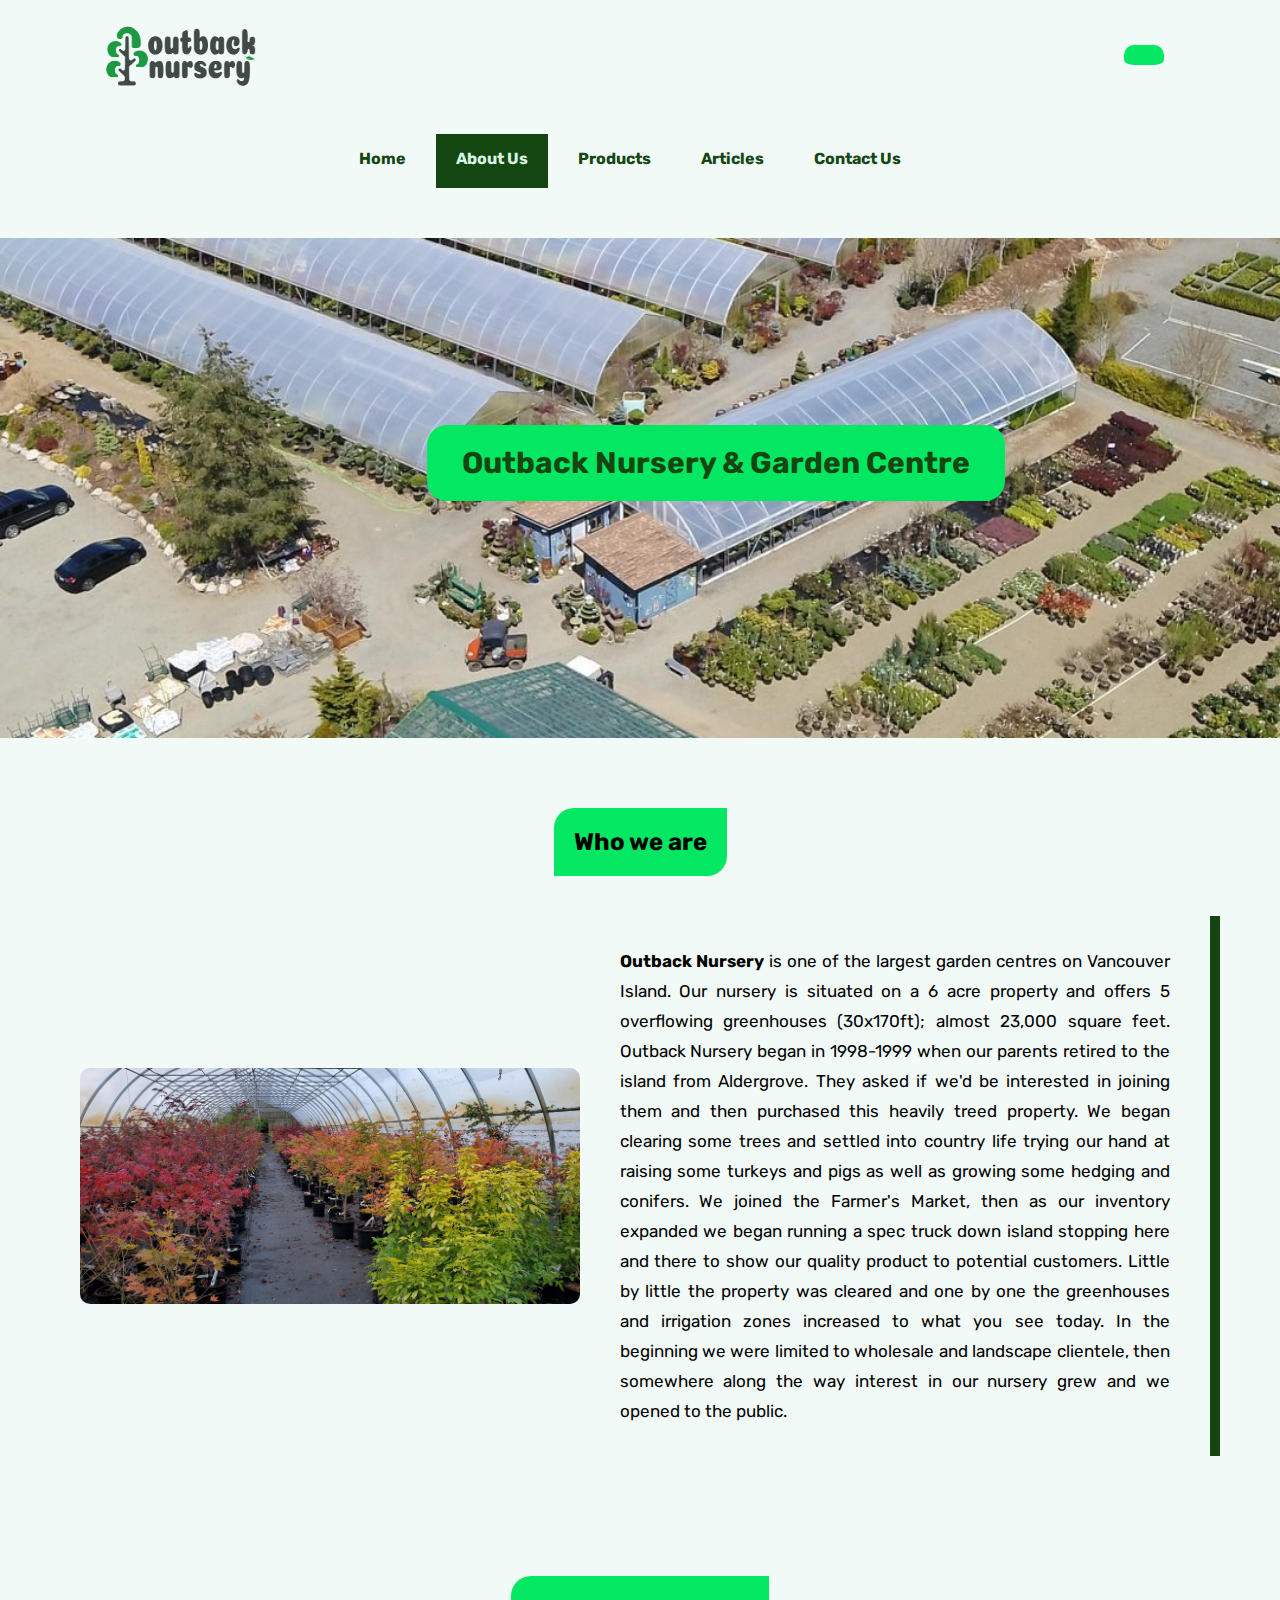
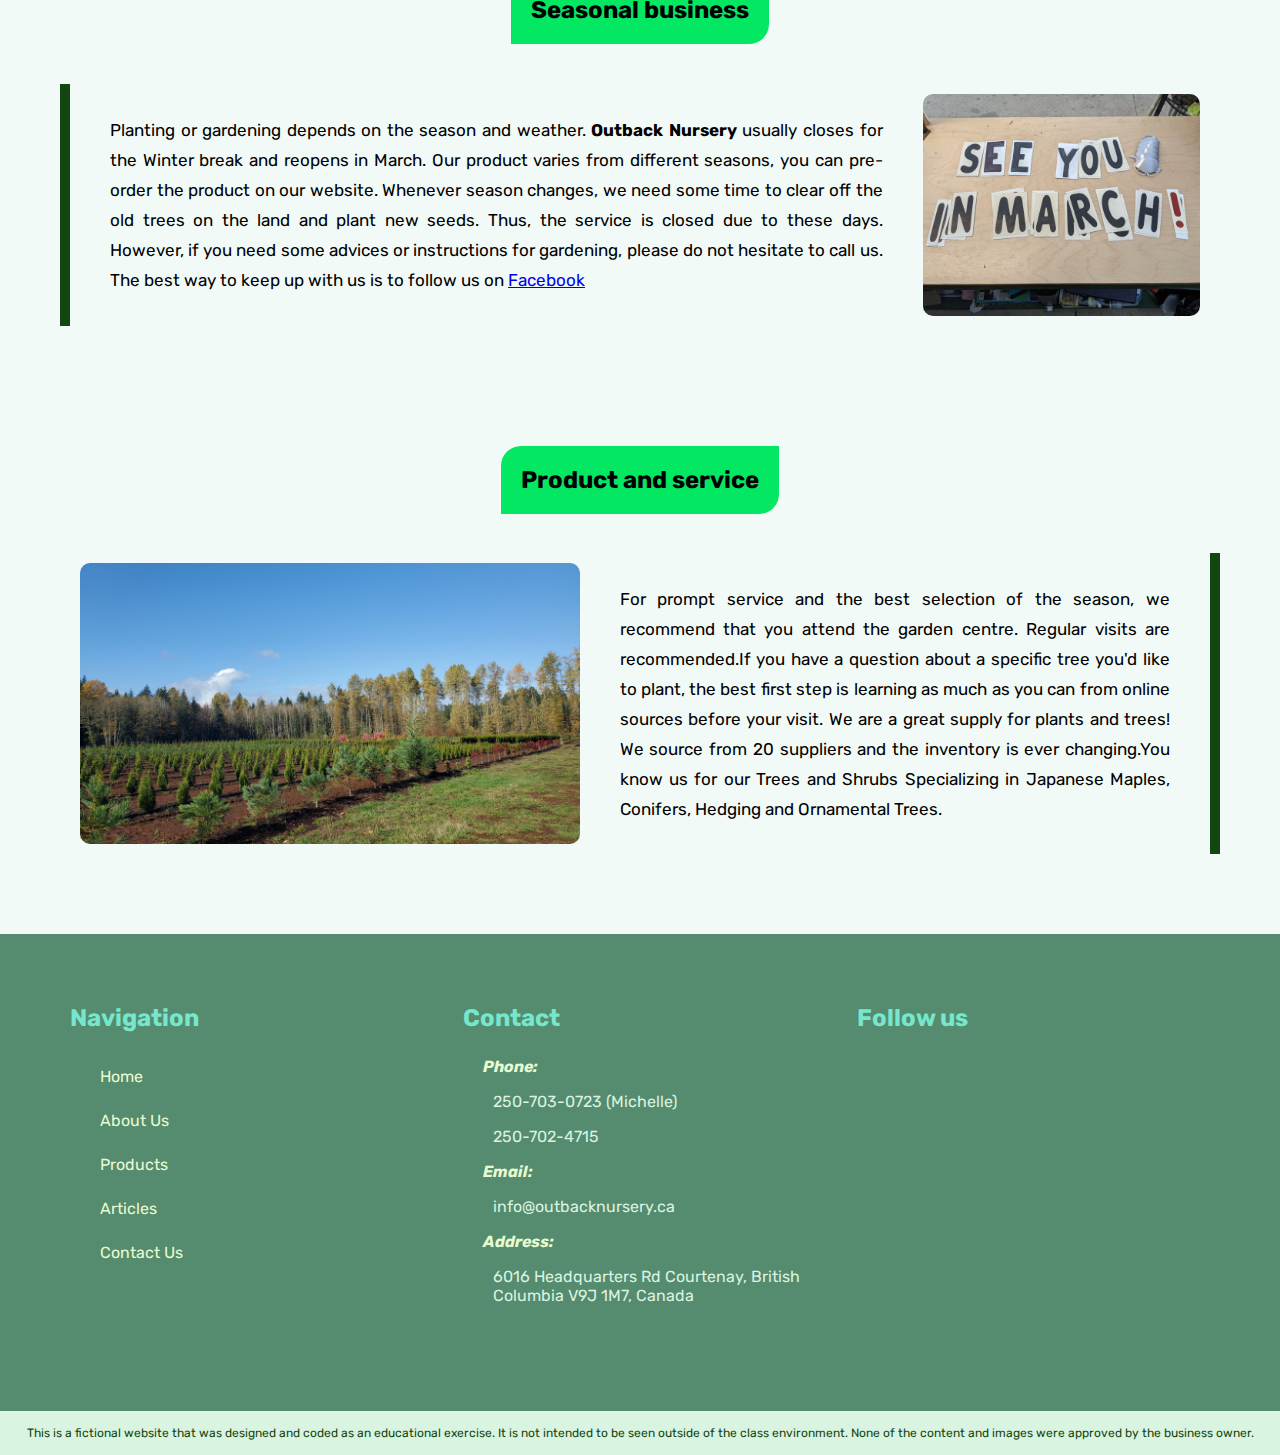
==== commit 31acf62d: "Fix responsive large device and upload check images" ====
--- a/about-us.html
+++ b/about-us.html
@@ -185,9 +185,6 @@
             width="340"
             height="300"
             style="border: none; overflow: hidden"
-            scrolling="no"
-            frameborder="0"
-            allowfullscreen="true"
             allow="autoplay; clipboard-write; encrypted-media; picture-in-picture; web-share"
           ></iframe>
         </div>
--- a/css/global.css
+++ b/css/global.css
@@ -172,7 +172,7 @@
   flex-direction: column;
   gap: 5px;
   justify-content: center;
-  align-items: center;
+  padding-left: 10px;
 }
 
 .navigation ul li {
@@ -229,8 +229,7 @@
 /* Extra large devices (large laptops and desktops, 1200px and up) */
 @media only screen and (min-width: 1200px) {
   header,
-  nav,
-  .promotion {
+  nav {
     width: 85%;
     margin: auto;
   }
--- a/css/index.css
+++ b/css/index.css
@@ -41,7 +41,7 @@
   gap: 40px;
 }
 
-.promotion-content p {
+.promotion-content h1 {
   color: var(--dark-green);
   font-size: 40px;
   line-height: 50px;
@@ -49,7 +49,7 @@
   text-align: right;
 }
 
-.promotion-content p span {
+.promotion-content h1 span {
   background-color: var(--raspberry);
   padding: 0 8px;
   margin: 5px;
@@ -401,18 +401,34 @@
   === RESPONSIVE ===
 */
 
+/* Extra large devices (large laptops and desktops, 1200px and up) */
+@media only screen and (min-width: 1200px) {
+  .promotion {
+    width: 85%;
+    margin: auto;
+  }
+}
+
 /* Large devices (laptops/desktops, 992px and down) */
 @media only screen and (min-width: 992px) and (max-width: 1199px) {
   .promotion {
-    height: 500px;
-  }
-
-  .promotion-content p {
-    font-size: 30px;
+    height: 400px;
+  }
+
+  .promotion-content h1 {
+    font-size: 25px;
+  }
+
+  .category h1,
+  .product h1,
+  .article h1  {
+    font-size: 20px;
+    border-bottom: 4px solid var(--light-green);
   }
 
   #shop-now-btn {
-    font-size: 15px;
+    font-size: 13px;
+    padding: 15px 25px;
   }
 
   .product-item {
@@ -434,11 +450,6 @@
     bottom: -22px;
   }
 
-  .testimonial-item p {
-    font-size: 12px;
-    line-height: 17px;
-  }
-
   .testimonial-avatar {
     width: 80px;
     height: 80px;
@@ -449,13 +460,19 @@
   }
 
   .testimonial-name {
-    font-size: 15px;
+    font-size: 13px;
   }
 
   .testimonial-job {
-    font-size: 14px;
+    font-size: 12px;
     margin-top: 5px;
   }
+
+  .testimonial-item p {
+    font-size: 12px;
+    line-height: 15px;
+  }
+
 
   .article-list {
     margin: 10px;
@@ -484,7 +501,7 @@
     height: 350px;
   }
 
-  .promotion-content p {
+  .promotion-content h1 {
     font-size: 20px;
     line-height: 30px;
   }
@@ -597,7 +614,7 @@
     height: 350px;
   }
 
-  .promotion-content p {
+  .promotion-content h1 {
     font-size: 15px;
     line-height: 25px;
   }
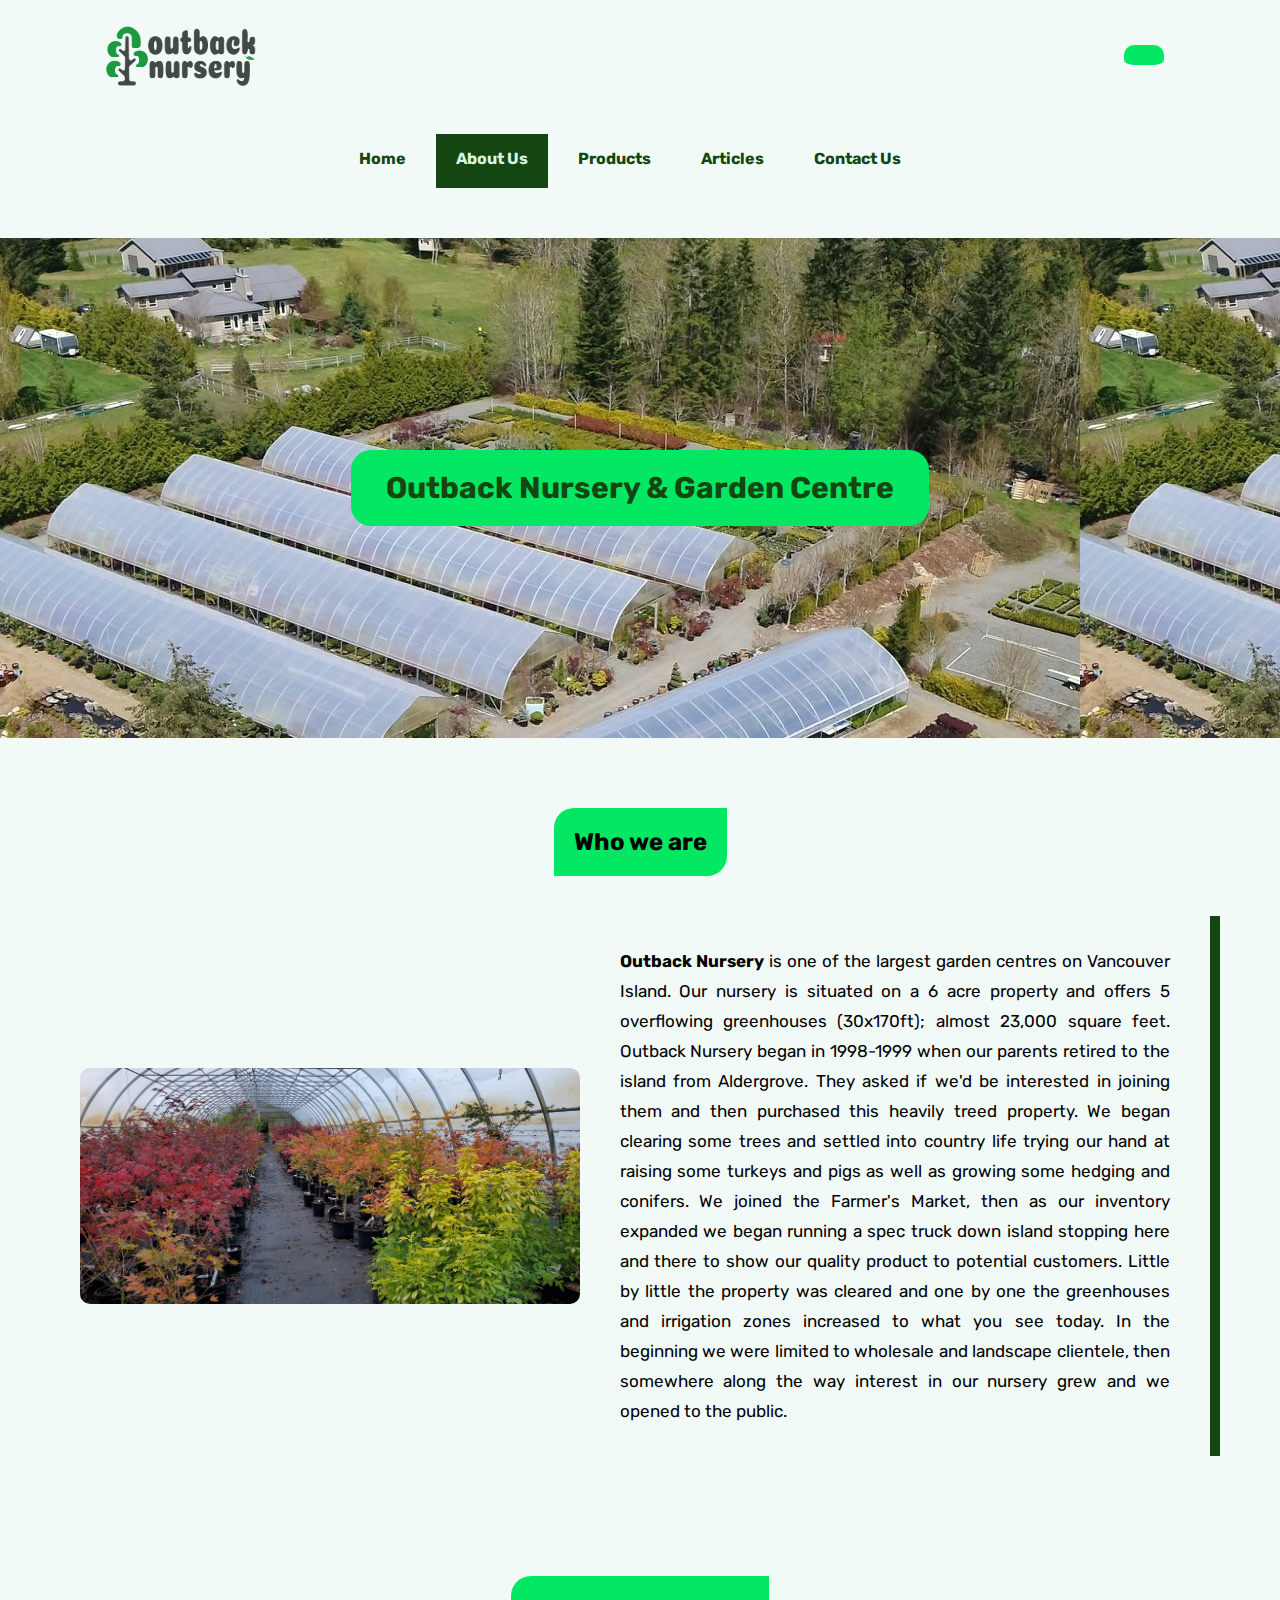
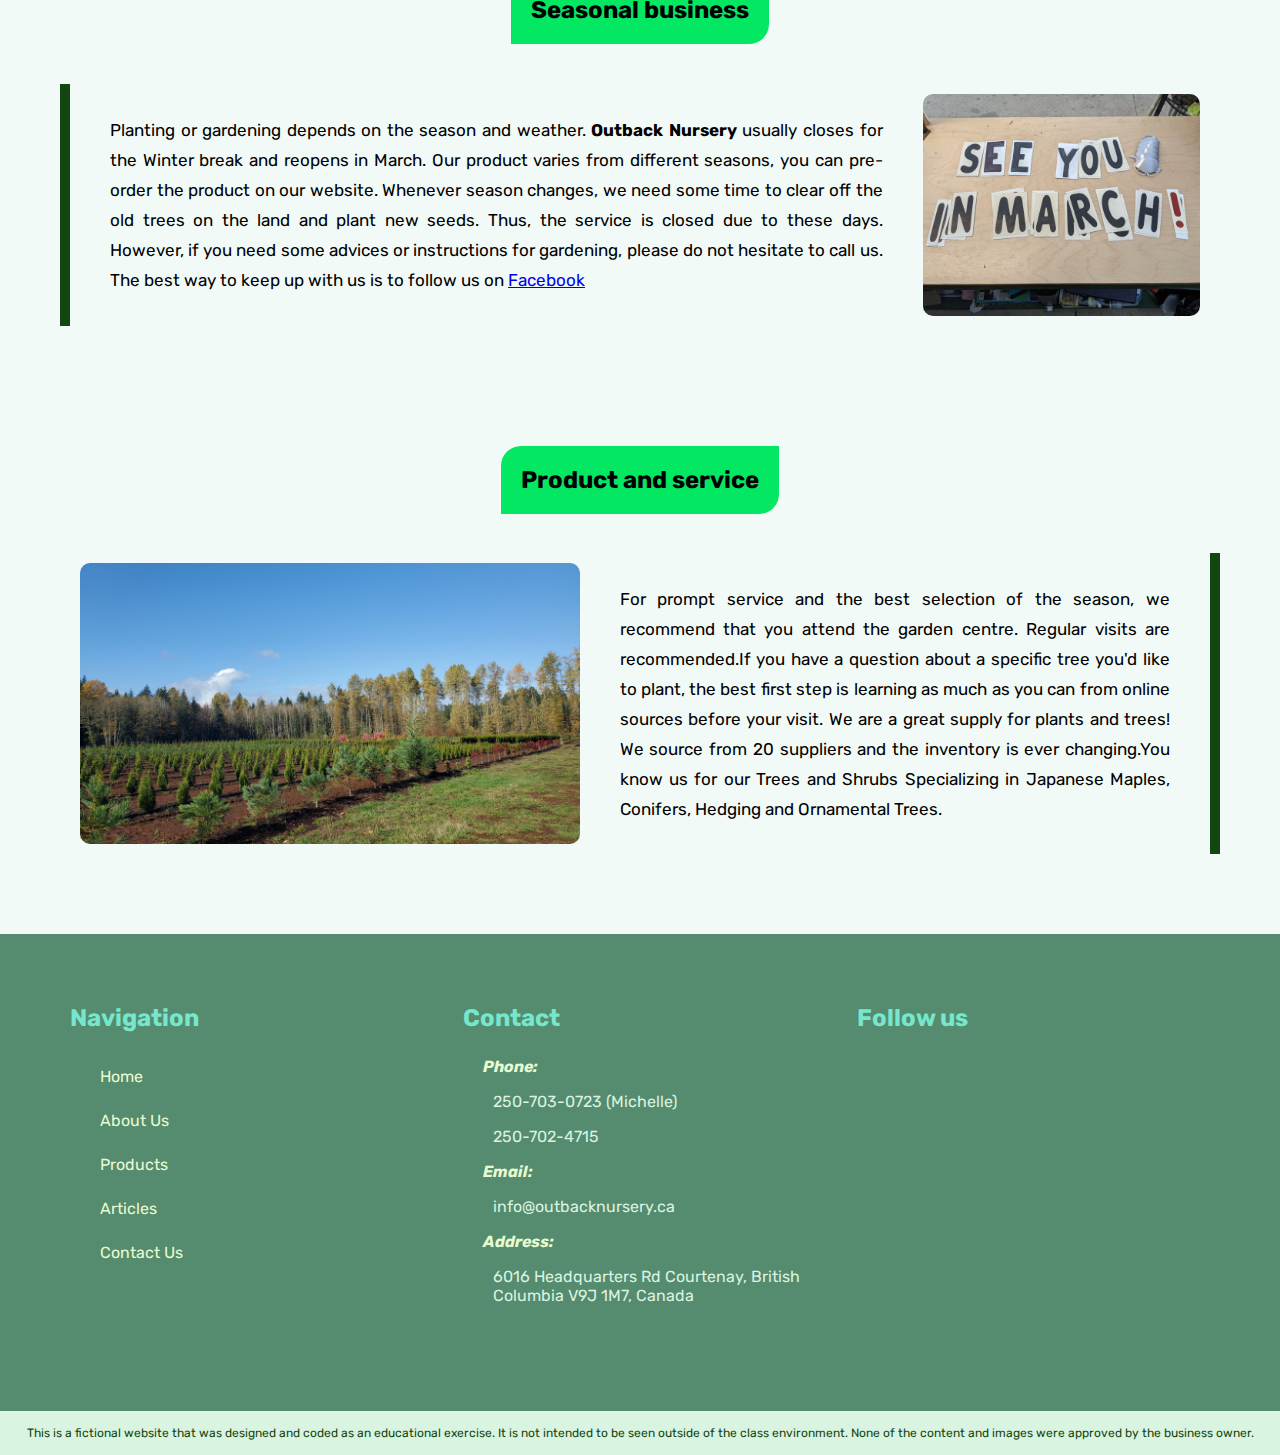
==== commit 5eb1d29e: "Add responsive for About us page" ====
--- a/about-us.html
+++ b/about-us.html
@@ -20,7 +20,6 @@
       referrerpolicy="no-referrer"
     />
     <link rel="stylesheet" href="css/global.css" />
-    <!-- <link rel="stylesheet" href="css/index.css" /> -->
     <link rel="stylesheet" href="css/about-us.css" />
   </head>
   <body>
@@ -62,7 +61,6 @@
       <article>
         <!-- Property's image-->
         <div class="business-property">
-          <img src="images/business-property.jpg" alt="Outback Nursery's property" />
           <h1>Outback Nursery & Garden Centre</h1>
         </div>
 
--- a/css/about-us.css
+++ b/css/about-us.css
@@ -16,24 +16,18 @@
 .business-property {
   width: 100%;
   height: 500px;
-  position: relative;
   margin-top: 20px;
-}
-
-.business-property img {
-  width: 100%;
-  height: 100%;
-  object-fit: cover;
+  display: flex;
+  align-items: center;
+  justify-content: center;
+  background-image: url("../images/business-property.jpg");
 }
 
 .business-property h1 {
-  position: absolute;
   padding: 20px 35px;
   font-size: 30px;
   background-color: var(--green);
   color: var(--dark-green);
-  top: 33.33%;
-  left: 33.33%;
   border-radius: 20px;
 }
 
@@ -43,7 +37,7 @@
 .product-service h2 {
   background-color: var(--green);
   display: inline-block;
-  padding: 20px ;
+  padding: 20px;
   border-top-left-radius: 20px;
   border-bottom-right-radius: 20px;
 }
@@ -85,9 +79,105 @@
   text-align: justify;
 }
 
-.seasonal-content img{
+.seasonal-content img {
   width: 25%;
   object-fit: cover;
   border-radius: 10px;
   margin-left: 20px;
+}
+
+/* Responsive */
+
+@media only screen and (min-width: 992px) and (max-width: 1199px) {
+  .business-property h1 {
+    font-size: 25px;
+  }
+
+  .introduction,
+  .seasonal,
+  .product-service {
+    margin: 0;
+  }
+
+  .introduction-content,
+  .seasonal-content,
+  .product-service-content {
+    flex-direction: column;
+  }
+
+  .introduction-content img,
+  .product-service-content img,
+  .seasonal-content img {
+    width: 100%;
+    margin: auto;
+  }
+}
+
+@media only screen and (min-width: 768px) and (max-width: 991px) {
+  .business-property h1 {
+    font-size: 20px;
+  }
+
+  .introduction h2, .seasonal h2, .product-service h2 {
+    font-size: 16px;
+  }
+
+  .introduction,
+  .seasonal,
+  .product-service {
+    margin: 0;
+  }
+
+  .introduction-content,
+  .seasonal-content,
+  .product-service-content {
+    flex-direction: column;
+  }
+
+  .introduction-content img,
+  .product-service-content img,
+  .seasonal-content img {
+    width: 100%;
+    margin: auto;
+  }
+
+  .introduction-content p, .seasonal-content p, .product-service-content p {
+    font-size: 15px;
+    line-height: 22px;
+  }
+}
+
+
+@media only screen and (max-width: 767px) {
+  .business-property h1 {
+    font-size: 17px;
+  }
+
+  .introduction h2, .seasonal h2, .product-service h2 {
+    font-size: 15px;
+  }
+
+  .introduction,
+  .seasonal,
+  .product-service {
+    margin: 0;
+  }
+
+  .introduction-content,
+  .seasonal-content,
+  .product-service-content {
+    flex-direction: column;
+  }
+
+  .introduction-content img,
+  .product-service-content img,
+  .seasonal-content img {
+    width: 100%;
+    margin: auto;
+  }
+
+  .introduction-content p, .seasonal-content p, .product-service-content p {
+    font-size: 14px;
+    line-height: 22px;
+  }
 }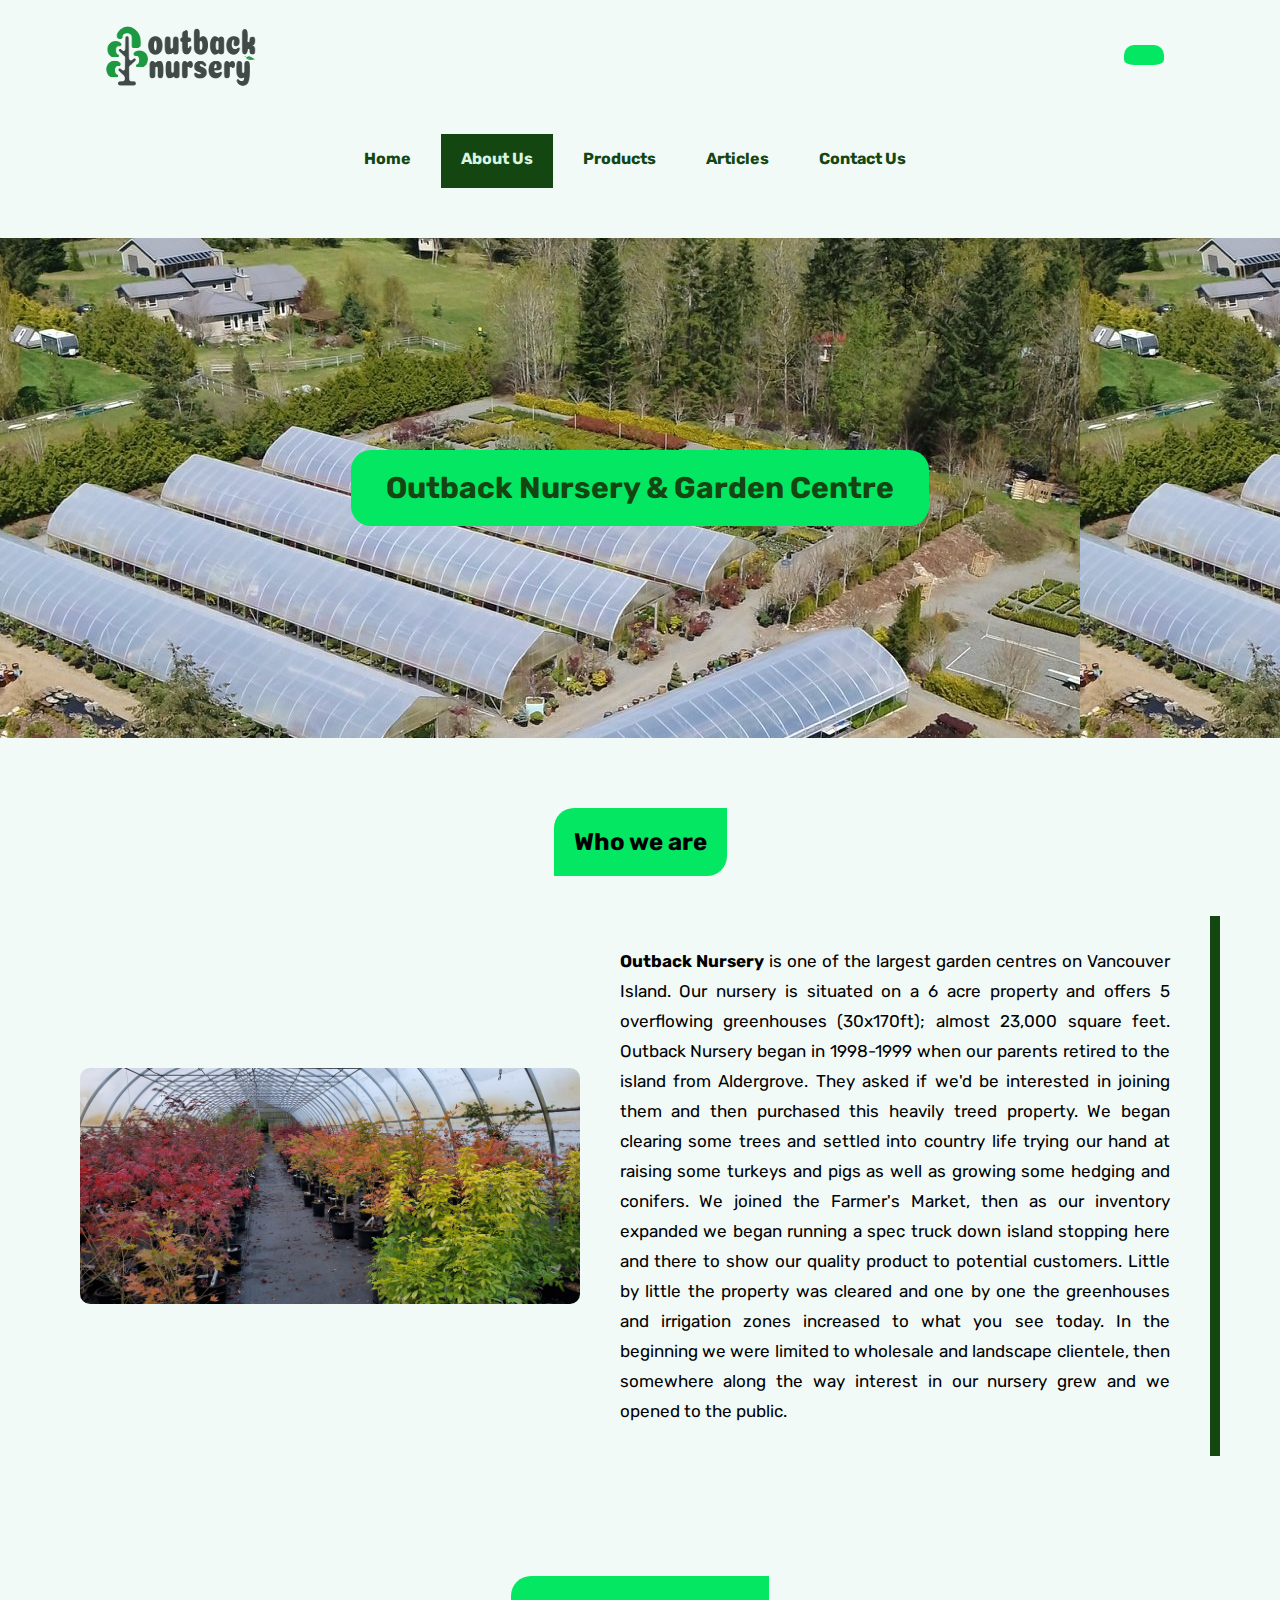
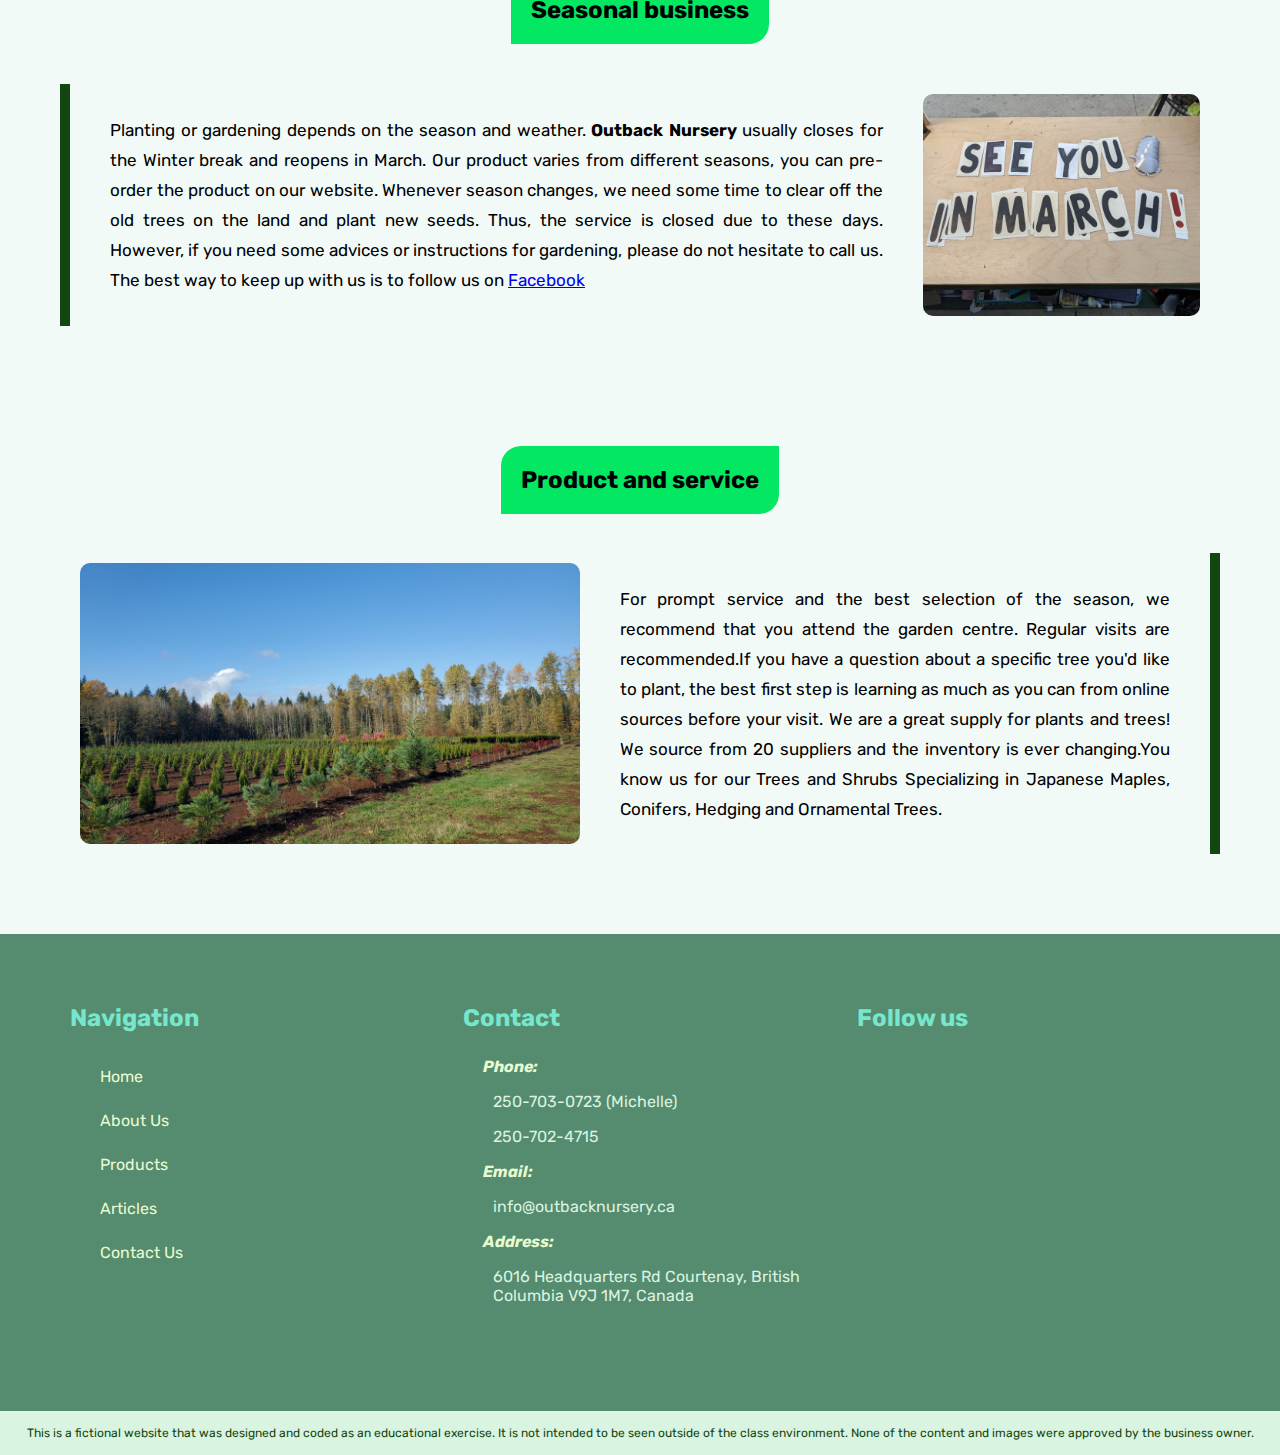
==== commit 77377f22: "Add responsive for Products page" ====
--- a/about-us.html
+++ b/about-us.html
@@ -51,8 +51,6 @@
         </li>
         <li class="menu-item">
           <a class="menu-link" href="contact-us.html">Contact Us</a>
-        </li>
-        <li class="menu-item">
         </li>
       </ul>
     </nav>
@@ -147,15 +145,6 @@
             <li>
               <a href="contact-us.html">Contact Us</a>
             </li>
-            <!-- <li>
-              <a href="#">Login</a>
-            </li>
-            <li>
-              <a href="#">Signup</a>
-            </li>
-            <li>
-              <a href="#">Forgot password</a>
-            </li> -->
           </ul>
         </div>
         <div class="contact">
--- a/css/global.css
+++ b/css/global.css
@@ -304,6 +304,7 @@
 
   .show-items {
     display: block;
+    width: 100%;
     border-bottom: 1px solid var(--viridian-green);
   }
 
